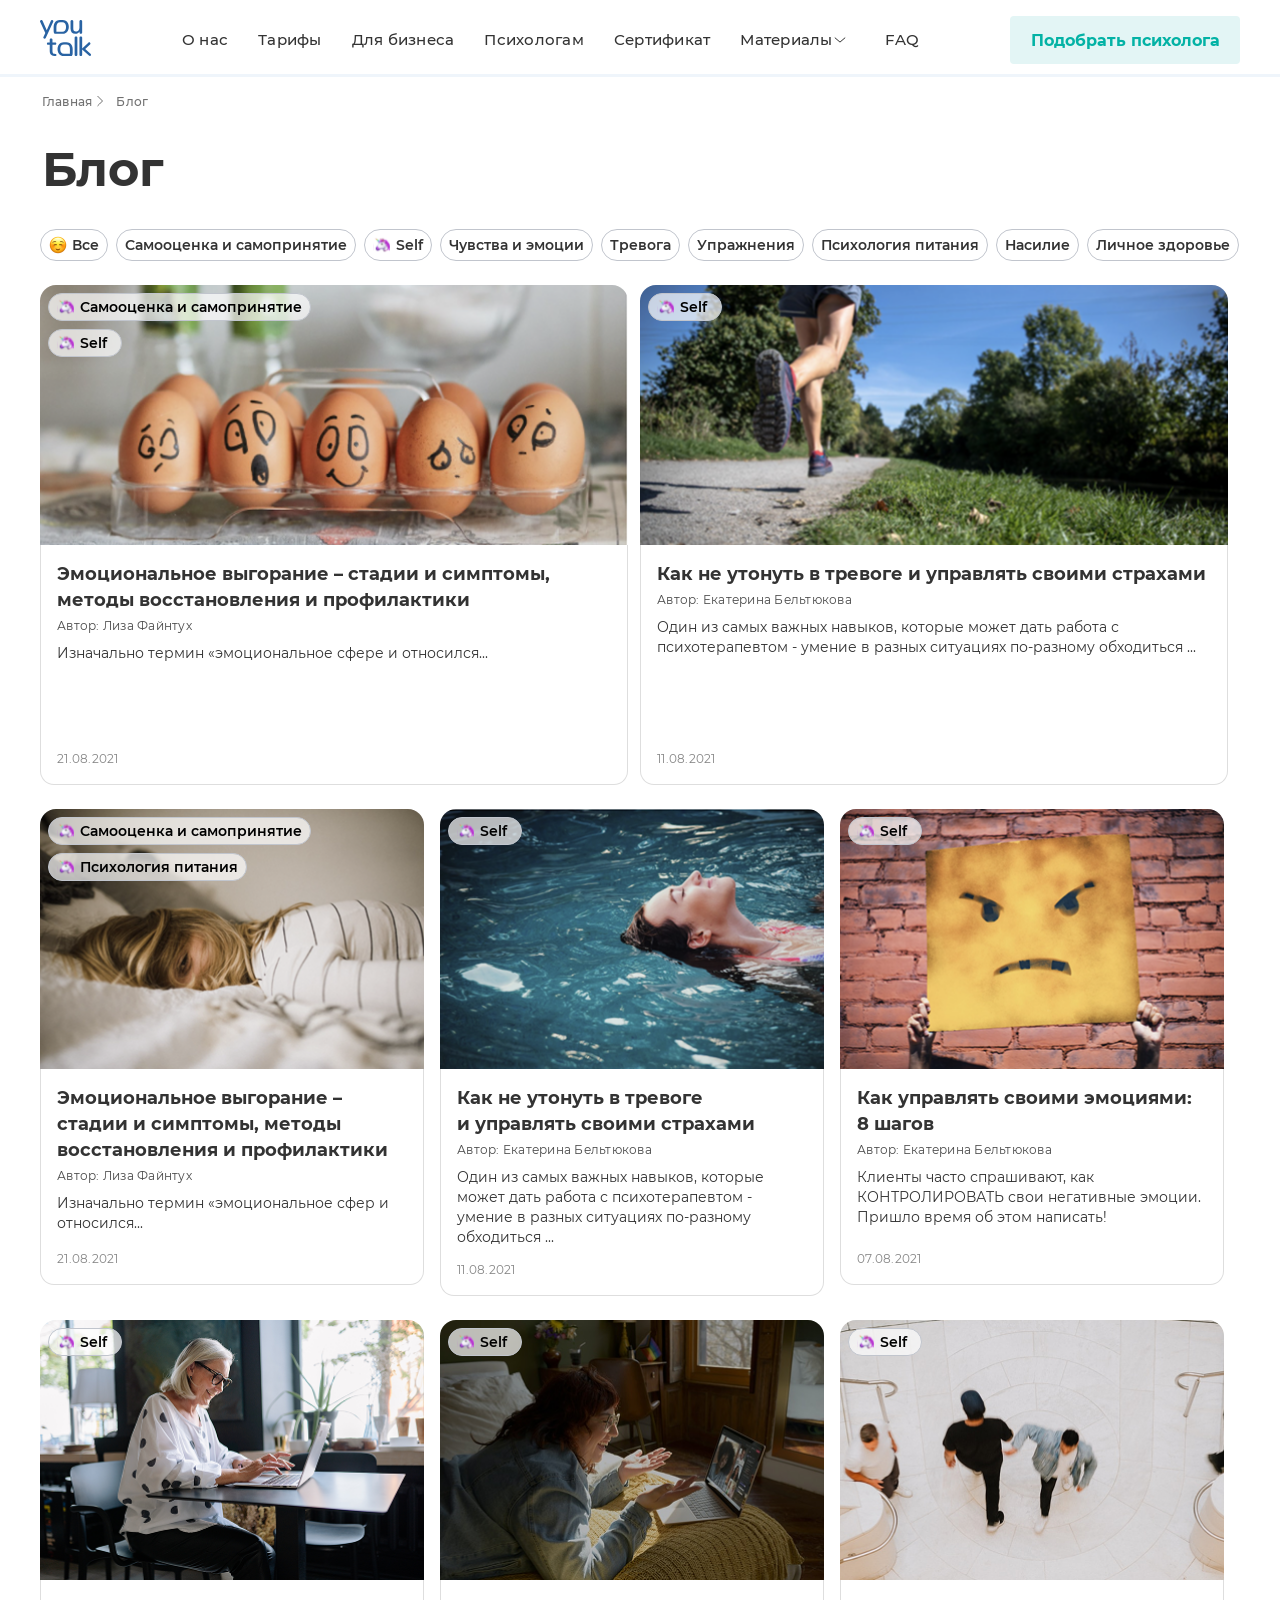
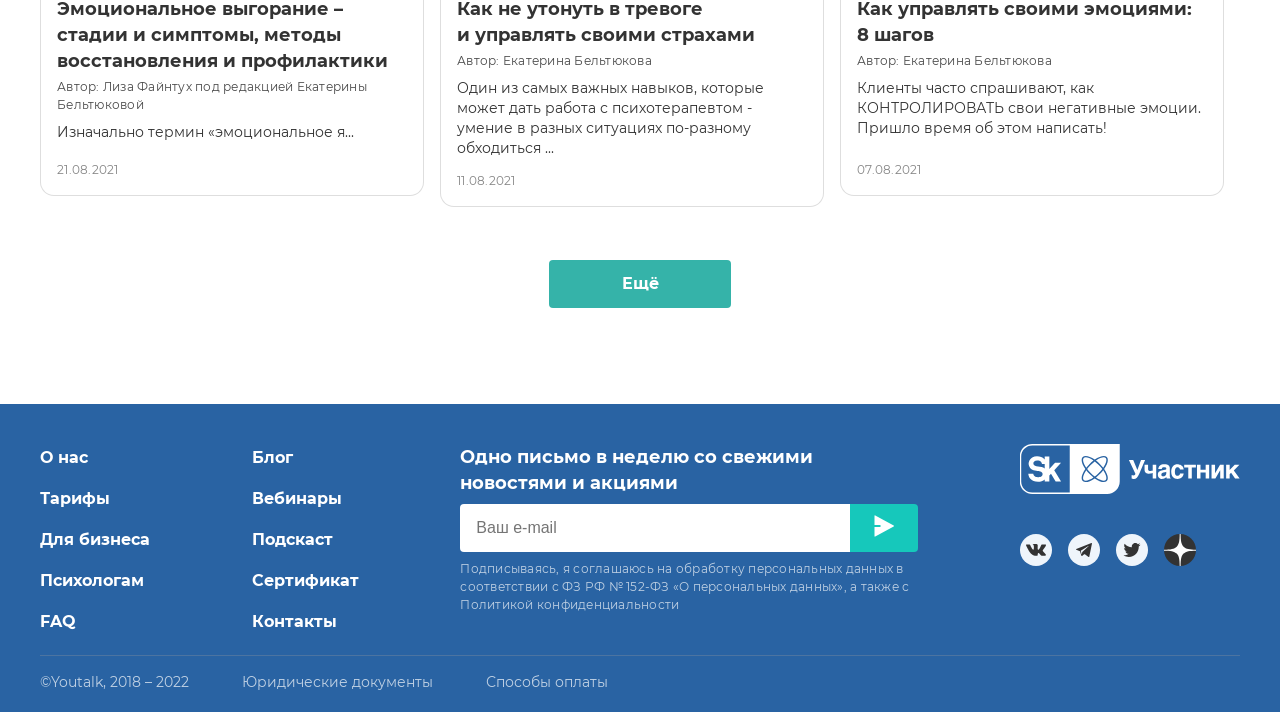
==== index.html @ 7ed698b4 "final" ====
<!DOCTYPE html>
<html lang="ru">
  <head>
    <meta charset="UTF-8" />
    <meta http-equiv="X-UA-Compatible" content="IE=edge" />
    <meta name="viewport" content="width=device-width, initial-scale=1.0" />
    <link rel="stylesheet" href="fonts/fonts.css">
    <link rel="stylesheet" href="styles/global.css">
    <link rel="stylesheet" href="styles/style.css">
    <title>You Talk - блог о психологии</title>
  </head>
  <body>
    <header>
      <div class="header-container content-container">
        <a href="#" class="header-logo">
        <img src="./images/logo.svg" alt="Логотип" class="header-logo__img">
      </a>
      <nav class="navigation__link-list">
        <ul class="link-list">
          <li class="link-list__item">
            <a href="#" class="link-list__link">О нас</a>
          </li>
          <li class="link-list__item">
            <a href="#" class="link-list__link">Тарифы</a>
          </li>
          <li class="link-list__item">
            <a href="#" class="link-list__link">Для бизнеса</a>
          </li>
          <li class="link-list__item">
            <a href="#" class="link-list__link">Психологам</a>
          </li>
          <li class="link-list__item">
            <a href="#" class="link-list__link">Сертификат</a>
          </li>
          <li class="link-list__item item-btn">
            <a href="#" class="link-list__link ">Материалы</a>
            <img src="./images/arrow-down.svg" alt="" class="link-list__arrow-down">
          </li>
          <li class="link-list__item">
            <a href="#" class="link-list__link">FAQ</a>
          </li>
        </ul>
      </nav>
      <button class="burger-btn" aria-label="Открыть">
        <img src="./images/burger-icon.svg" alt="" class="burger-icon">
      </button>
      <a href="" class="header-btn">Подобрать психолога</a>
      </div>
    </header>
    <section class="first-section content-container">
      <div class="first-section__nav-text">
        <p class="navigation-text main-text">Главная
          <img src="./images/Arrow-left.svg" alt="#" class="navigation-img-left">
        </p>
        <p class="navigation-text">Блог</p>
      </div>
      <h1 class="first-section__title">Блог</h1>
      <div class="first-section__btn-box">
        <button class="bnt-box__link">
          <img src="./images/smile.svg" alt="#" class="btn-box__smile"> Все
        </button>
        <button class="bnt-box__link">Самооценка и самопринятие</button>
        <button class="bnt-box__link active-btn">
          <img src="./images/unicorn.svg" alt="#" class="btn-box__smile"> Self
        </button>
        <button class="bnt-box__link">Чувства и эмоции</button>
        <button class="bnt-box__link">Тревога</button>
        <button class="bnt-box__link">Упражнения</button>
        <button class="bnt-box__link">Психология питания</button>
        <button class="bnt-box__link">Насилие</button>
        <button class="bnt-box__link">Личное здоровье</button>
      </div>
      <div class="first-section__cards-box">
        <div class="card first-card bigger-card">
          <div class="card-img1 card-img">
            <p class="card-tag">
              <img src="./images/unicorn.svg" alt="#" class="btn-box__smile">
              Самооценка и самопринятие
            </p>
            <p class="card-tag">
              <img src="./images/unicorn.svg" alt="#" class="btn-box__smile">
              Self
            </p>
          </div>
          <div class="card-description">
            <div class="top-text">
              <h2 class="card-title">Эмоциональное выгорание – стадии и симптомы, методы восстановления и профилактики</h2>
              <p class="card-author not-main-text">Автор: Лиза Файнтух</p>
              <p class="card-text">Изначально термин «эмоциональное сфере и относился...</p>
            </div>
            <p class="card-data not-main-text">21.08.2021</p>
          </div>
        </div>
        <div class="card second-card bigger-card">
          <div class="card-img2 card-img">
            <p class="card-tag">
              <img src="./images/unicorn.svg" alt="#" class="btn-box__smile">
              Self
            </p>
          </div>
          <div class="card-description">
            <div class="top-text">
              <h2 class="card-title">Как не утонуть в тревоге и управлять своими страхами</h2>
              <p class="card-author not-main-text">Автор: Екатерина Бельтюкова</p>
              <p class="card-text">Один из самых важных навыков, которые может дать работа с психотерапевтом - умение в разных ситуациях по-разному обходиться ...</p>
            </div>
            <p class="card-data not-main-text">11.08.2021</p>
          </div>
        </div>
        <div class="card third-card smaller-card">
          <div class="card-img3 card-img small-card-img">
            <p class="card-tag">
              <img src="./images/unicorn.svg" alt="#" class="btn-box__smile">
              Самооценка и самопринятие
            </p>
            <p class="card-tag">
              <img src="./images/unicorn.svg" alt="#" class="btn-box__smile">
              Психология питания
            </p>
          </div>
          <div class="card-description small-card">
            <div class="top-text">
              <h2 class="card-title small-card-title">Эмоциональноe выгорание – стадии и симптомы, методы восстановления и профилактики</h2>
              <p class="card-author not-main-text">Автор: Лиза Файнтух</p>
              <p class="card-text small-card-text">Изначально термин «эмоциональное сфер и относился...</p>
            </div>
            <p class="card-data not-main-text">21.08.2021</p>
          </div>
        </div>
        <div class="card fourth-card smaller-card">
          <div class="card-img4 small-card-img card-img">
            <p class="card-tag">
              <img src="./images/unicorn.svg" alt="#" class="btn-box__smile">
              Self
            </p>
          </div>
          <div class="card-description small-card">
            <div class="top-text">
              <h2 class="card-title small-card-title">Как не утонуть в тревоге<br> и управлять своими страхами</h2>
              <p class="card-author not-main-text">Автор: Екатерина Бельтюкова</p>
              <p class="card-text small-card-text">Один из самых важных навыков, которые может дать работа с психотерапевтом - умение в разных ситуациях по-разному обходиться ...</p>
            </div>
            <p class="card-data not-main-text">11.08.2021</p>
          </div>
        </div>
        <div class="card fifth-card smaller-card">
          <div class="card-img5 small-card-img card-img">
            <p class="card-tag">
              <img src="./images/unicorn.svg" alt="#" class="btn-box__smile">
              Self
            </p>
          </div>
          <div class="card-description small-card">
            <div class="top-text">
              <h2 class="card-title small-card-title">Как управлять своими эмоциями: <br>8 шагов</h2>
              <p class="card-author not-main-text">Автор: Екатерина Бельтюкова</p>
              <p class="card-text small-card-text">Клиенты часто спрашивают, как <span class="card-text__upper">контролировать</span> свои негативные эмоции. Пришло время об этом написать!</p>
            </div>
            <p class="card-data not-main-text">07.08.2021</p>
          </div>
        </div>
        <div class="card sixth-card smaller-card">
          <div class="card-img6 small-card-img card-img">
            <p class="card-tag">
              <img src="./images/unicorn.svg" alt="#" class="btn-box__smile">
              Self
            </p>
          </div>
          <div class="card-description small-card">
            <div class="top-text">
              <h2 class="card-title small-card-title">Эмоциональное выгорание – стадии и симптомы, методы восстановления и профилактики</h2>
              <p class="card-author not-main-text">Автор: Лиза Файнтух под редакцией  Екатерины Бельтюковой</p>
              <p class="card-text small-card-text">Изначально термин «эмоциональное я...</p>
            </div>
            <p class="card-data not-main-text">21.08.2021</p>
          </div>
        </div>
        <div class="card seventh-card smaller-card">
          <div class="card-img7 small-card-img card-img">
            <p class="card-tag">
              <img src="./images/unicorn.svg" alt="#" class="btn-box__smile">
              Self
            </p>
          </div>
          <div class="card-description small-card">
            <div class="top-text">
              <h2 class="card-title small-card-title">Как не утонуть в тревоге <br>и управлять своими страхами</h2>
              <p class="card-author not-main-text">Автор: Екатерина Бельтюкова</p>
              <p class="card-text small-card-text">Один из самых важных навыков, которые может дать работа с психотерапевтом - умение в разных ситуациях по-разному обходиться ...</p>
            </div>
            <p class="card-data not-main-text">11.08.2021</p>
          </div>
        </div>
        <div class="card eightht-card smaller-card">
          <div class="card-img8 small-card-img card-img">
            <p class="card-tag">
              <img src="./images/unicorn.svg" alt="#" class="btn-box__smile">
              Self
            </p>
          </div>
          <div class="card-description small-card">
            <div class="top-text">
              <h2 class="card-title small-card-title">Как управлять своими эмоциями: <br>8 шагов</h2>
              <p class="card-author not-main-text">Автор: Екатерина Бельтюкова</p>
              <p class="card-text small-card-text">Клиенты часто спрашивают, как <span class="card-text__upper">контролировать</span> свои негативные эмоции. Пришло время об этом написать!</p>
            </div>
            <p class="card-data not-main-text">07.08.2021</p>
          </div>
        </div>
      </div>
      <button class="first-section__btn">Ещё</button>
    </section>
    <footer class="footer">
      <div class="footer__content-container content-container">
        <div class="link-list-box left-link-list-box">
          <ul class="footer-link-list">
            <li class="link-list__item footer-link">
              <a href="#" class="footer__link">О нас</a>
            </li>
            <li class="link-list__item footer-link">
              <a href="#" class="footer__link">Тарифы</a>
            </li>
            <li class="link-list__item footer-link">
              <a href="#" class="footer__link">Для бизнеса</a>
            </li>
            <li class="link-list__item footer-link">
              <a href="#" class="footer__link">Психологам</a>
            </li>
            <li class="link-list__item footer-link">
              <a href="#" class="footer__link">FAQ</a>
            </li>
          </ul>
        </div>
        <div class="link-list-box last-link-list-box">
          <ul class="footer-link-list">
            <li class="link-list__item footer-link">
              <a href="#" class="footer__link">Блог</a>
            </li>
            <li class="link-list__item footer-link">
              <a href="#" class="footer__link">Вебинары</a>
            </li>
            <li class="link-list__item footer-link">
              <a href="#" class="footer__link">Подскаст</a>
            </li>
            <li class="link-list__item footer-link">
              <a href="#" class="footer__link">Сертификат</a>
            </li>
            <li class="link-list__item footer-link">
              <a href="#" class="footer__link">Контакты</a>
            </li>
          </ul>
        </div>
        <div class="mail-box">
          <h3 class="footer-title">Одно письмо в неделю со свежими новостями и акциями</h3>
          <form class="email-form">
            <div class="form-group">
              <input type="email" id="email" name="email" placeholder="Ваш e-mail" required>
              <button class="footer-submit-btn" type="submit">
                <img src="./images/footer-btn.svg" alt="">
              </button>
            </div>
          </form>
          <p class="footer-text">Подписываясь, я соглашаюсь на обработку персональных данных в соответствии с ФЗ РФ № 152-ФЗ «О персональных данных», а также с Политикой конфиденциальности</p>
          </div>
        <div class="about-us">
          <div class="about-us__logo-box">
            <img src="./images/footer-logo.svg" alt="Логотип" class="logo-box__img">
            <img src="./images/logo-box__text.svg" alt="" class="logo-box__text">
          </div>
          <div class="about-us__social-medias">
            <img src="./images/logo-vk.svg" alt="Логотип ВКонтакте" class="social-medias__logo">
            <img src="./images/logo-tg.svg" alt="Логотип Телеграм" class="social-medias__logo">
            <img src="./images/logo-twitter.svg" alt="Логотип Твиттер" class="social-medias__logo">
            <img src="./images/logo-yandex.svg" alt="Логотип Яндекс" class="social-medias__logo">
          </div>
        </div>
      </div>
      <div class="bottom-box content-container">
          <a href="#" class="bottom-box__text">©Youtalk, 2018 – 2022</a>
          <a href="#" class="bottom-box__text">Юридические документы</a>
          <a href="#" class="bottom-box__text">Способы оплаты</a>
        </div>
    </footer>
  </body>
</html>
---- fonts/fonts.css ----
@font-face {
  font-family: "Montserrat";
  src:
    url(./Montserrat-Regular.ttf) format('truetype');
  font-weight: 400;
  font-display: swap;
}

@font-face {
  font-family: "Montserrat";
  src:
    url(./Montserrat-Medium.ttf) format('truetype');
  font-weight: 500;
  font-display: swap;
}

@font-face {
  font-family: "Montserrat";
  src:
    url(./Montserrat-SemiBold.ttf) format('truetype');
  font-weight: 600;
  font-display: swap;
}

@font-face {
  font-family: "Montserrat";
  src:
    url(./Montserrat-Bold.ttf) format('truetype');
  font-weight: 700;
  font-display: swap;
}

@font-face {
  font-family: "Montserrat";
  src:
    url(./Montserrat-Black.ttf) format('truetype');
  font-weight: 800;
  font-display: swap;
}
---- styles/global.css ----
*,
*::before,
*::after {
  box-sizing: border-box;
}


h1,
h2,
h3,
h4,
h5,
h6,
p,
ul,
ol,
li,
blockquote {
  margin: 0;
  padding: 0;
}

a {
  color: inherit;
}

img {
  width: 100%;
}

button {
  font: inherit;
}
---- styles/style.css ----
body {
  font-family: "Montserrat", Arial, Helvetica, sans-serif;
  font-size: 18px;
  color: black;
  margin: 0;
  
}

.burger-btn {
  display: none;
}
.content-container {
  max-width: 1200px;
  margin: 0 auto;
}

header {
  border-bottom: 3px solid #EFF5FB;
}

.header-container {
  width: 100%;
  margin-top: 8px;
  display: flex;
  flex-direction: row;
  align-items: center;
  justify-content: space-between;
  padding: 8px 0px 10px;
  color: black;
}

.header-logo__img {
  max-height: 36px;
}

/* .navigation__link-list {
  margin-right: 150px;
  margin-left: px;
} */

.link-list {
  /* display: grid;
  grid-template-columns: repeat(7, auto);
  column-gap: 30px; */
  display: flex;
  flex-direction: row;
  align-items: center;
  gap: 30px;
  white-space: nowrap;
  flex-wrap: wrap;
}

.link-list__arrow-down {
  max-width: 14px;
}

.link-list__item {
  display: flex;
  text-align: start;
  list-style-type: none;
}

.link-list__link {
  font-size: 15px;
  font-weight: 500;
  color: #333333;
  text-decoration: none;
  line-height: 114%;
  letter-spacing: 0.25px;
}

.item-btn {
  display: flex;
  flex-direction: row;
  align-items: center;
}

.item-btn {
  margin-right: 8px;
}

.header-btn {
  min-width: 230px;
  height: 48px;
  background-color: #E3F5F5;
  color: #03B2A5;
  text-decoration: none;
  display: flex;
  align-items: center;
  justify-content: center;
  font-size: 16px;
  font-weight: 700;
  border-radius: 4px;
}

.first-section {
  margin-bottom: 96px;
}
.first-section__nav-text {
  display: flex;
  flex-direction: row;
  align-items: center;
  justify-content: center;
  max-width: 110px;
  margin-bottom: 32px;
}

.navigation-text {
  color: rgba(51, 51, 51, 0.7);
  font-size: 12px;
  font-weight: 500;
  padding-top: 16px;
  letter-spacing: 0.25px;
}

.main-text {
  display: flex;
  flex-direction: row;
  align-items: center;
  justify-content: flex-end;
  margin-right: 8px;
}

.navigation-img-left {
  width: 16px;
  height: 16px;
  width: 16px;
}

.first-section__title {
  font-size: 48px;
  line-height: 56px;
  color: #333333;
  font-weight: 700;
  padding-left: 2px;
  margin-bottom: 32px;
}

.first-section__btn-box {
  display: flex;
  flex-direction: row;
  align-items: center;
  gap: 8px;
  margin-bottom: 24px;
  white-space: nowrap; 
  flex-wrap: wrap
}

.bnt-box__link {
  display: inline-flex;
  flex-direction: row;
  align-items: center;
  justify-content: center;
  min-width: min-content;
  height: 32px;
  font-size: 14px;
  color: #333333;
  line-height: 20px;
  font-weight: 600;
  border-radius: 24px;
  border: 1px solid #C1C5CD;
  background-color: white;
  padding: 0px 8px;
  cursor: pointer;
}

.btn-box__smile {
  width: 18px;
  height: 18px;
  margin-right: 5px;
}

.first-section__cards-box {
  width: 100%;
  display: grid;
  grid-template-columns: repeat(6, 1fr);
  grid-template-areas: 
  "first-card first-card first-card second-card second-card second-card"
  "third-card third-card fourth-card fourth-card fifth-card fifth-card"
  "sixth-card sixth-card seventh-card seventh-card eightht-card eightht-card";
  row-gap: 20px;
  margin-bottom: 49px;
}

.first-card {grid-area: first-card;}
.second-card {grid-area: second-card;}
.third-card {grid-area: third-card;}
.fourth-card {grid-area: fourth-card;}
.fifth-card {grid-area: fifth-card;}
.sixth-card {grid-area: sixth-card;}
.seventh-card {grid-area: seventh-card;}
.eightht-card {grid-area: eightht-card;}

.card {
  border-radius: 16px;
}

.bigger-card {
  max-width: 588px;
}

.smaller-card {
  max-width: 384px;
}
.card-img {
  background-position: bottom;
  background-repeat: no-repeat;
  background-size: cover;
  min-height: 260px;
  border-top-left-radius: 16px;
  border-top-right-radius: 16px;
  padding-left: 8px;
  padding-top: 8px;
}
.card-img1 {
  background-image: url(../images/card1.png);
}
.card-img2 {
  background-image: url(../images/card2.png);
}
.card-img3 {
  background-image: url(../images/card3.png);
}
.card-img4 {
  background-image: url(../images/card4.png);
}
.card-img5 {
  background-image: url(../images/card5.png);
}
.card-img6 {
  background-image: url(../images/card6.png);
}
.card-img7 {
  background-image: url(../images/card7.png);
}
.card-img8 {
  background-image: url(../images/card8.png);
}

.card-tag {
  display: flex;
  font-display: row;
  align-items: center;
  background-color: rgba(255, 255, 255, 0.7);
  border: 1px solid #C1C5CD;
  border-radius: 24px;
  color: black;
  font-size: 14px;
  font-weight: 600;
  min-width: 74px;
  padding: 4px 8px;
  width: fit-content;
  margin-bottom: 8px;
}

.card-title {
  color: #333333;
  font-size: 18px;
  font-weight: 700;
  line-height: 26px;
  margin-bottom: 4px;
}

.card-description {
  padding: 16px 16px 0px;
  margin-bottom: 4px;
  border-bottom: 1px solid #DEDEDE;
  border-left: 1px solid #DEDEDE;
  border-right: 1px solid #DEDEDE;
  border-bottom-left-radius: 14px;
  border-bottom-right-radius: 14px;
  background-color: #fff;
  display: flex;
  flex-direction: column;
  justify-content: space-between;
  min-height: 240px;
}

.small-card {
  min-height: 216px;
}

.not-main-text {
  font-size: 12px;
  letter-spacing: 0.25px;
  line-height: 18px;
  font-weight: 400;         
}

.card-author {
  color: #494949;
  margin-bottom: 8px;
}

.card-text {
  font-size: 14px;
  color: #333333;
  line-height: 20px;
  font-weight: 400;
  margin-bottom: 14px;
  cursor: pointer;
}

.card-text__upper {
  text-transform: uppercase;
}

.card-data {
  color: #868686;
  margin-bottom: 16px;
}

.first-section__btn {
  display: block;
  place-items: center;
  margin: 0 auto;
  color: white;
  font-size: 16px;
  line-height: 24px;
  font-weight: 700;
  background-color: #35B3A9;
  width: 182px;
  height: 48px;
  border-radius: 4px;
  text-align: center;
  border: none;
  cursor: pointer;
}

.footer {
  background-color: #2963A3;
  width: 100%;
  margin: 0 auto;
  display: flex;
  flex-direction: column;
}

.footer__content-container {
  width: 100%;
  padding-top: 40px;
  margin-bottom: 6px;
  display: flex;
  flex-direction: row;
  justify-content: space-between;
  
}

.link-list-box {
  max-width: 112px;
}

.footer-link-list {
  display: flex;
  flex-direction: column;
  align-items: flex-start;
}

.footer__link {
  color: white;
  text-decoration: none;
  font-size: 16px;
  font-weight: 700;
}

.footer-link {
  margin-bottom: 18px;
  padding-top: 4px;
}

.mail-box {
  max-width: 458px;
}

.footer-title {
  max-width: 365px;
  font-size: 18px;
  text-align: left;
  font-weight: 700;
  line-height: 26px;
  color: white;
  margin-bottom: 8px;
}

.email-form {
  max-width: 100%;
  margin-bottom: 8px;
}

.form-group {
  display: flex;
  height: 48px;
  border-radius: 4px;
}

input[type="email"] {
  flex: 1;
  padding: 0 16px;
  border: none;
  border-right: none;
  border-radius: 4px 0 0 4px;
  font-size: 16px;
  cursor: pointer;
}

.footer-submit-btn {
  background: #16C8BB;
  color: white;
  border: none;
  padding: 0 24px;
  border-top-right-radius: 4px;
  border-bottom-right-radius: 4px;
  cursor: pointer;
  font-size: 16px;
  transition: background 0.3s;
}

.footer-text {
  font-size: 12px;
  line-height: 18px;
  letter-spacing: 0.25px;
  color: rgba(255, 255, 255, 0.7);
}

.about-us {
  display: flex;
  flex-direction: column;
}

.about-us__logo-box {
  display: flex;
  flex-direction: row;
  justify-content: start;
  align-items: center;
  margin-bottom: 40px;
}

.logo-box__img {
  max-width: 100px;
  min-height: 50px;
  margin-right: 8px;
}

.logo-box__text {
  max-width: 112px;
}
.about-us__social-medias {
  display: flex;
  flex-direction: row;
  align-items: center;
}

.social-medias__logo {
  max-width: 32px;
  max-height: 32px;
  margin-right: 16px;
  cursor: pointer;
}

.bottom-box {
  width: 100%;
  padding-top: 14px;
  margin-bottom: 20px;
  border-top: 1px solid rgba(157, 157, 157, 0.3);
}

.bottom-box__text {
  margin-right: 48px;
  text-decoration: none;
  color: rgba(255, 255, 255, 0.7);
  font-size: 14px;
  line-height: 20px;
}

@media (max-width: 1024px){
  .content-container {
    max-width: 960px;
  }
  .link-list {
    gap: 10px;
  }
  .first-section__nav-text {
    margin-bottom: 43px;
  }
  .first-section__cards-box {
    row-gap: 19px;
    margin-bottom: 25px;
  }
  .small-card-img {
    height: 206px;
  }
  .bigger-card {
    max-width: 468px;
  }
  .smaller-card {
    max-width: 304px;
  }
  br {
    display: none;
  }
  .small-card {
    min-height: 253px;
  }
  .small-card-title {
    width: 272px;
  }
  .small-card-text {
    width: 272px;
  }
  .first-section__btn {
    margin-bottom: 60px;
  }
  .footer-link {
    padding-left: 4px;
    margin-bottom: 16px;
  }
  .footer__link {
    min-width: 111px;
  }
  .mail-box {
    max-width: 450px;
  }
  .about-us {
    padding-left: 10px;
  }
}

@media (max-width: 991px) {
  header {
    padding-top: 17px;
  }
  .content-container {
    max-width: 728px;
    margin: 0 auto;
    padding-left: 15px;
    padding-right: 15px;
  }
  .header-btn {
    display: none;
  }
  .navigation__link-list {
    display: none;
  }
  .burger-btn {
    display: block;
    border: none;
    background-color: white;
  }
  .burger-icon {
    width: 18px;
    height: 18px;
    cursor: pointer;
  }
  .first-section__btn-box {
    max-width: 653px;
  }
  .first-section__nav-text {
    margin-bottom: 40px;
  }
  .first-section__cards-box {
    display: grid;
    grid-template-columns: repeat(2, auto);
    grid-template-areas: 
    "first-card first-card"
    "second-card second-card"
    "third-card fourth-card"
    "fifth-card sixth-card"
    "seventh-card eightht-card";
    row-gap: 18px;
    margin-bottom: 28px;
  }
  .bigger-card {
    max-width: 100%;
  }
  .smaller-card {
    justify-self: center;
    max-width: 352px;
  }
  .card-img {
    min-height: 404px;
  }
  .card-description {
    min-height: 196px;
  }
  .small-card {
    min-height: 241px;
  }
  .small-card-img {
    min-height: 206px;
  }
  .small-card-title {
    min-width: 320px;
  }
  .small-card-text {
    min-width: 320px;
  }
  .first-section__btn {
    margin-bottom: 54px;
  }
  .footer__content-container {
    padding-top: 34px;
    align-items: start;
    margin-bottom: 24px;
    flex-wrap: wrap;
    justify-content: start;
  }
  .footer-link {
    padding-left: 0px;
    margin-bottom: 18px;
  }
  .mail-box {
    max-width: 450px;
  }
  .email-form {
    max-width: 384px;
  }
  .about-us {
    padding-left: 0px;
  }
  .bottom-box {
    padding-bottom: 24px;
  }
}

@media (max-width: 728px) {
  body {
    overflow-x: hidden;
    overflow-y: auto;
  }
  header {
    padding-top: 10px;
  }
  .content-container {
    max-width: 100%;
  }
  .first-section__nav-text {
    margin-bottom: 34px;
  }
  .first-section__title {
    font-size: 32px;
    line-height: 40px;
    margin-bottom: 24px;
  }
  .first-section__btn-box {
    display: block;
    max-width: 100%;
    overflow-x: auto; 
    overflow-y: hidden; 
    white-space: nowrap;
    margin-bottom: 16px;
  }
  .bnt-box__link {
    display: inline-flex;
    align-items: center;
    justify-content: center;
    white-space: nowrap;
    vertical-align: middle;
  }
  .first-section__cards-box {
    grid-template-rows: repeat(4, auto);
    grid-template-areas: 
    "first-card first-card"
    "second-card second-card"
    "third-card third-card"
    "fourth-card fourth-card";
  }
  .card {
    max-width: 100%;
    max-height: 466px;
  }
  .smaller-card {
    justify-self: normal;
  }
  .small-card-title {
    min-width: 100%;
  }
  .small-card-text {
    min-width: 100%;
  }
  .card-img {
    align-self: flex-start;
    min-height: 206px;
    overflow: hidden;
  }
  .card-description {
    min-height: 260px;
  }
  .fifth-card {
    display: none;
  }
  .sixth-card {
    display: none;
  }
  .seventh-card {
    display: none;
  }
  .eightht-card {
    display: none;
  }
  .link-list-box {
    margin-right: 152px;
  }
  .last-link-list-box {
    margin-right: 0px;
  }
  .footer-link {
    margin-bottom: 16px;
  }
  .mail-box {
    max-width: 100%;
  }
  .email-form {
    margin-bottom: 12px;
  }
  .footer-text {
    margin-bottom: 32px;
  }
  .about-us__logo-box {
    margin-bottom: 20px;
  }
  .bottom-box {
    display: flex;
    flex-direction: column;
    gap: 24px;
    padding-bottom: 37px;
  }
}

@media (max-width: 320px) {
  .content-container {
    max-width: 288px;
    padding: 0px;
  }
  header {
    padding-top: 2px;
  }
  .header-logo__img {
    padding-right: 208px;
  }
  .first-section__nav-text {
    margin-bottom: 28px;
  }
  .first-section__title {
    font-size: 24px;
    line-height: 32px;
  }
  .first-section__btn-box {
    margin-bottom: 24px;
  }
  .card {
    max-width: 288px;
    margin-bottom: 16px;
  }
  .card-title {
    max-width: 256px;
  }
  .card-text {
    margin-bottom: 10px;
  }
  .card-data {
    font-size: 12px;
  }
  .first-section__btn{
    margin-bottom: 60px;
  }
  .link-list-box {
    margin-right: 65px;
    margin-bottom: 12px;
  }
  .last-link-list-box {
    margin-right: 0px;
  }
  .footer-text {
    margin-bottom: 8px;
  }
  .mail-box {
    margin-right: 0px;
  }
}
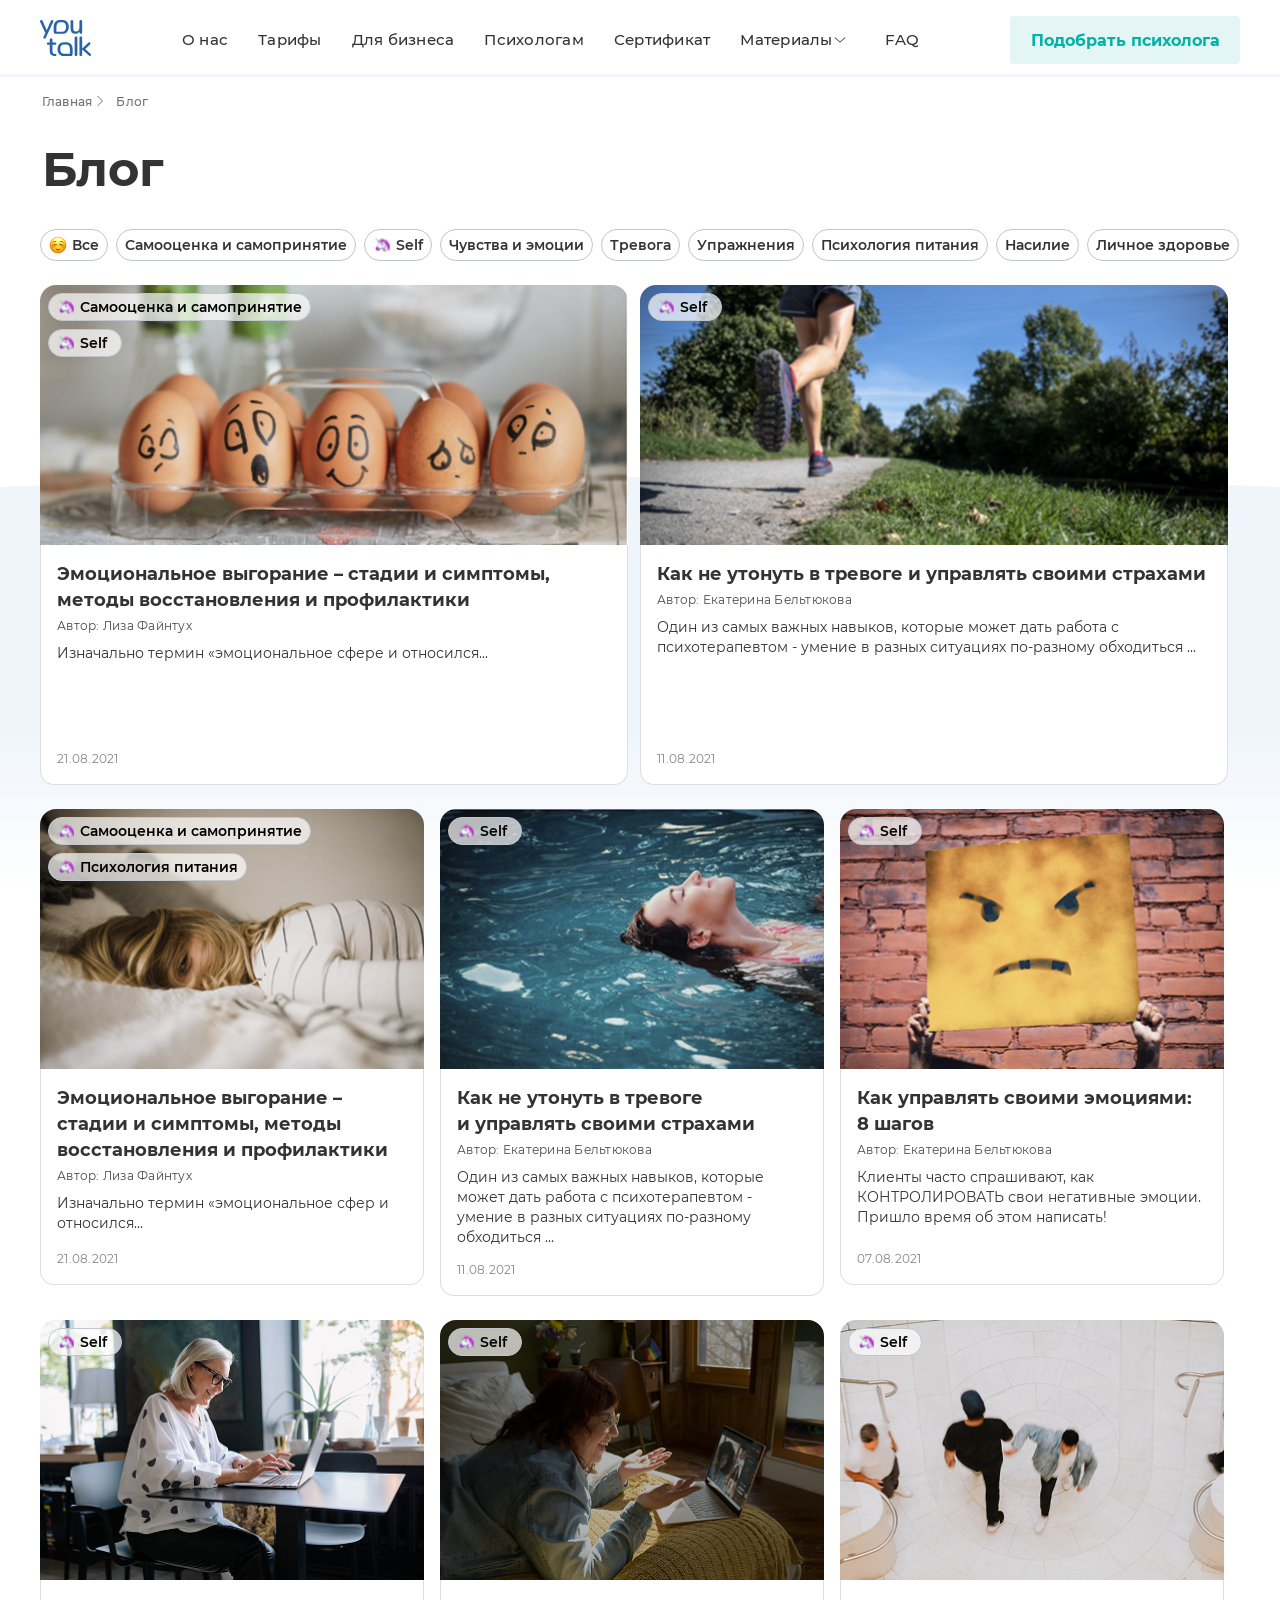
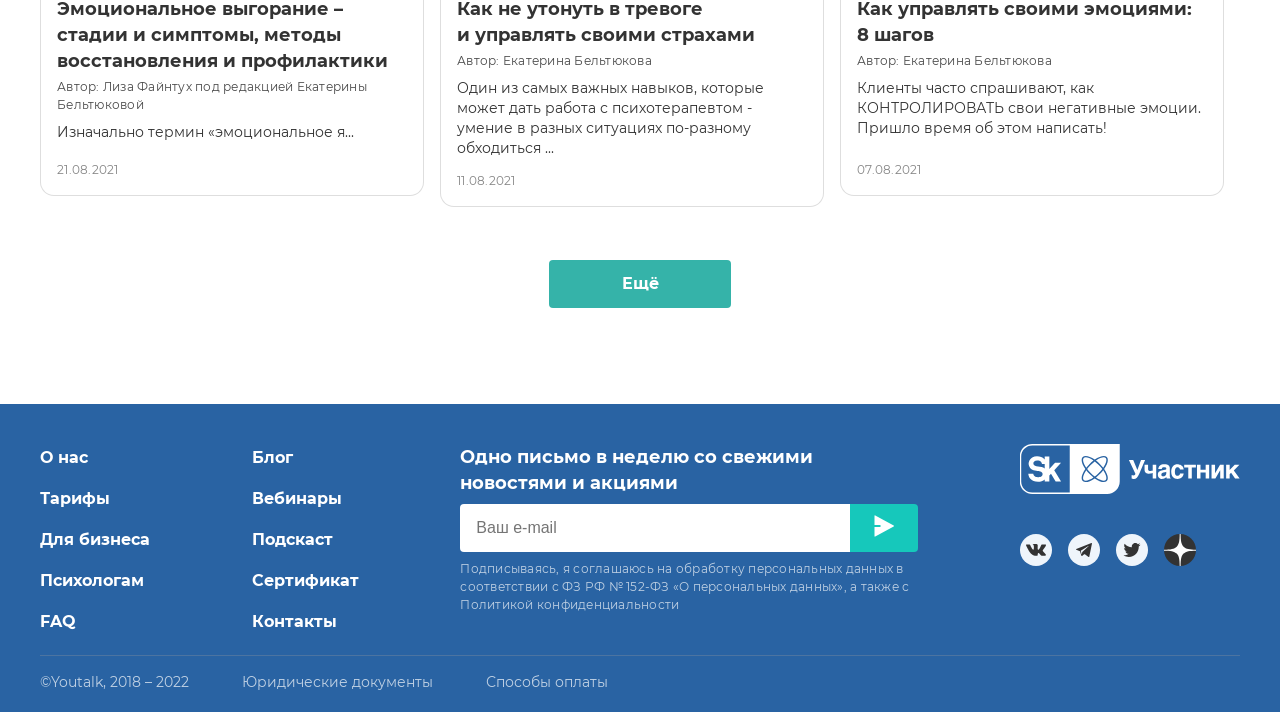
==== commit 4daa4e90: "2" ====
--- a/index.html
+++ b/index.html
@@ -47,168 +47,171 @@
       <a href="" class="header-btn">Подобрать психолога</a>
       </div>
     </header>
-    <section class="first-section content-container">
-      <div class="first-section__nav-text">
-        <p class="navigation-text main-text">Главная
-          <img src="./images/Arrow-left.svg" alt="#" class="navigation-img-left">
-        </p>
-        <p class="navigation-text">Блог</p>
-      </div>
-      <h1 class="first-section__title">Блог</h1>
-      <div class="first-section__btn-box">
-        <button class="bnt-box__link">
-          <img src="./images/smile.svg" alt="#" class="btn-box__smile"> Все
-        </button>
-        <button class="bnt-box__link">Самооценка и самопринятие</button>
-        <button class="bnt-box__link active-btn">
-          <img src="./images/unicorn.svg" alt="#" class="btn-box__smile"> Self
-        </button>
-        <button class="bnt-box__link">Чувства и эмоции</button>
-        <button class="bnt-box__link">Тревога</button>
-        <button class="bnt-box__link">Упражнения</button>
-        <button class="bnt-box__link">Психология питания</button>
-        <button class="bnt-box__link">Насилие</button>
-        <button class="bnt-box__link">Личное здоровье</button>
-      </div>
-      <div class="first-section__cards-box">
-        <div class="card first-card bigger-card">
-          <div class="card-img1 card-img">
-            <p class="card-tag">
-              <img src="./images/unicorn.svg" alt="#" class="btn-box__smile">
-              Самооценка и самопринятие
-            </p>
-            <p class="card-tag">
-              <img src="./images/unicorn.svg" alt="#" class="btn-box__smile">
-              Self
-            </p>
-          </div>
-          <div class="card-description">
-            <div class="top-text">
-              <h2 class="card-title">Эмоциональное выгорание – стадии и симптомы, методы восстановления и профилактики</h2>
-              <p class="card-author not-main-text">Автор: Лиза Файнтух</p>
-              <p class="card-text">Изначально термин «эмоциональное сфере и относился...</p>
-            </div>
-            <p class="card-data not-main-text">21.08.2021</p>
-          </div>
-        </div>
-        <div class="card second-card bigger-card">
-          <div class="card-img2 card-img">
-            <p class="card-tag">
-              <img src="./images/unicorn.svg" alt="#" class="btn-box__smile">
-              Self
-            </p>
-          </div>
-          <div class="card-description">
-            <div class="top-text">
-              <h2 class="card-title">Как не утонуть в тревоге и управлять своими страхами</h2>
-              <p class="card-author not-main-text">Автор: Екатерина Бельтюкова</p>
-              <p class="card-text">Один из самых важных навыков, которые может дать работа с психотерапевтом - умение в разных ситуациях по-разному обходиться ...</p>
-            </div>
-            <p class="card-data not-main-text">11.08.2021</p>
-          </div>
-        </div>
-        <div class="card third-card smaller-card">
-          <div class="card-img3 card-img small-card-img">
-            <p class="card-tag">
-              <img src="./images/unicorn.svg" alt="#" class="btn-box__smile">
-              Самооценка и самопринятие
-            </p>
-            <p class="card-tag">
-              <img src="./images/unicorn.svg" alt="#" class="btn-box__smile">
-              Психология питания
-            </p>
-          </div>
-          <div class="card-description small-card">
-            <div class="top-text">
-              <h2 class="card-title small-card-title">Эмоциональноe выгорание – стадии и симптомы, методы восстановления и профилактики</h2>
-              <p class="card-author not-main-text">Автор: Лиза Файнтух</p>
-              <p class="card-text small-card-text">Изначально термин «эмоциональное сфер и относился...</p>
-            </div>
-            <p class="card-data not-main-text">21.08.2021</p>
-          </div>
-        </div>
-        <div class="card fourth-card smaller-card">
-          <div class="card-img4 small-card-img card-img">
-            <p class="card-tag">
-              <img src="./images/unicorn.svg" alt="#" class="btn-box__smile">
-              Self
-            </p>
-          </div>
-          <div class="card-description small-card">
-            <div class="top-text">
-              <h2 class="card-title small-card-title">Как не утонуть в тревоге<br> и управлять своими страхами</h2>
-              <p class="card-author not-main-text">Автор: Екатерина Бельтюкова</p>
-              <p class="card-text small-card-text">Один из самых важных навыков, которые может дать работа с психотерапевтом - умение в разных ситуациях по-разному обходиться ...</p>
-            </div>
-            <p class="card-data not-main-text">11.08.2021</p>
-          </div>
-        </div>
-        <div class="card fifth-card smaller-card">
-          <div class="card-img5 small-card-img card-img">
-            <p class="card-tag">
-              <img src="./images/unicorn.svg" alt="#" class="btn-box__smile">
-              Self
-            </p>
-          </div>
-          <div class="card-description small-card">
-            <div class="top-text">
-              <h2 class="card-title small-card-title">Как управлять своими эмоциями: <br>8 шагов</h2>
-              <p class="card-author not-main-text">Автор: Екатерина Бельтюкова</p>
-              <p class="card-text small-card-text">Клиенты часто спрашивают, как <span class="card-text__upper">контролировать</span> свои негативные эмоции. Пришло время об этом написать!</p>
-            </div>
-            <p class="card-data not-main-text">07.08.2021</p>
-          </div>
-        </div>
-        <div class="card sixth-card smaller-card">
-          <div class="card-img6 small-card-img card-img">
-            <p class="card-tag">
-              <img src="./images/unicorn.svg" alt="#" class="btn-box__smile">
-              Self
-            </p>
-          </div>
-          <div class="card-description small-card">
-            <div class="top-text">
-              <h2 class="card-title small-card-title">Эмоциональное выгорание – стадии и симптомы, методы восстановления и профилактики</h2>
-              <p class="card-author not-main-text">Автор: Лиза Файнтух под редакцией  Екатерины Бельтюковой</p>
-              <p class="card-text small-card-text">Изначально термин «эмоциональное я...</p>
-            </div>
-            <p class="card-data not-main-text">21.08.2021</p>
-          </div>
-        </div>
-        <div class="card seventh-card smaller-card">
-          <div class="card-img7 small-card-img card-img">
-            <p class="card-tag">
-              <img src="./images/unicorn.svg" alt="#" class="btn-box__smile">
-              Self
-            </p>
-          </div>
-          <div class="card-description small-card">
-            <div class="top-text">
-              <h2 class="card-title small-card-title">Как не утонуть в тревоге <br>и управлять своими страхами</h2>
-              <p class="card-author not-main-text">Автор: Екатерина Бельтюкова</p>
-              <p class="card-text small-card-text">Один из самых важных навыков, которые может дать работа с психотерапевтом - умение в разных ситуациях по-разному обходиться ...</p>
-            </div>
-            <p class="card-data not-main-text">11.08.2021</p>
-          </div>
-        </div>
-        <div class="card eightht-card smaller-card">
-          <div class="card-img8 small-card-img card-img">
-            <p class="card-tag">
-              <img src="./images/unicorn.svg" alt="#" class="btn-box__smile">
-              Self
-            </p>
-          </div>
-          <div class="card-description small-card">
-            <div class="top-text">
-              <h2 class="card-title small-card-title">Как управлять своими эмоциями: <br>8 шагов</h2>
-              <p class="card-author not-main-text">Автор: Екатерина Бельтюкова</p>
-              <p class="card-text small-card-text">Клиенты часто спрашивают, как <span class="card-text__upper">контролировать</span> свои негативные эмоции. Пришло время об этом написать!</p>
-            </div>
-            <p class="card-data not-main-text">07.08.2021</p>
-          </div>
-        </div>
-      </div>
-      <button class="first-section__btn">Ещё</button>
+    <section class="first-section">
+      <div class="first-section_content content-container">
+        <div class="first-section__nav-text">
+          <p class="navigation-text main-text">Главная
+            <img src="./images/Arrow-left.svg" alt="#" class="navigation-img-left">
+          </p>
+          <p class="navigation-text">Блог</p>
+        </div>
+        <h1 class="first-section__title">Блог</h1>
+        <div class="first-section__btn-box">
+          <button class="bnt-box__link">
+            <img src="./images/smile.svg" alt="#" class="btn-box__smile"> Все
+          </button>
+          <button class="bnt-box__link">Самооценка и самопринятие</button>
+          <button class="bnt-box__link active-btn">
+            <img src="./images/unicorn.svg" alt="#" class="btn-box__smile"> Self
+          </button>
+          <button class="bnt-box__link">Чувства и эмоции</button>
+          <button class="bnt-box__link">Тревога</button>
+          <button class="bnt-box__link">Упражнения</button>
+          <button class="bnt-box__link">Психология питания</button>
+          <button class="bnt-box__link">Насилие</button>
+          <button class="bnt-box__link">Личное здоровье</button>
+        </div>
+        <div class="first-section__cards-box">
+          <div class="card first-card bigger-card">
+            <div class="card-img1 card-img">
+              <p class="card-tag">
+                <img src="./images/unicorn.svg" alt="#" class="btn-box__smile">
+                Самооценка и самопринятие
+              </p>
+              <p class="card-tag">
+                <img src="./images/unicorn.svg" alt="#" class="btn-box__smile">
+                Self
+              </p>
+            </div>
+            <div class="card-description">
+              <div class="top-text">
+                <h2 class="card-title">Эмоциональное выгорание – стадии и симптомы, методы восстановления и профилактики</h2>
+                <p class="card-author not-main-text">Автор: Лиза Файнтух</p>
+                <p class="card-text">Изначально термин «эмоциональное сфере и относился...</p>
+              </div>
+              <p class="card-data not-main-text">21.08.2021</p>
+            </div>
+          </div>
+          <div class="card second-card bigger-card">
+            <div class="card-img2 card-img">
+              <p class="card-tag">
+                <img src="./images/unicorn.svg" alt="#" class="btn-box__smile">
+                Self
+              </p>
+            </div>
+            <div class="card-description">
+              <div class="top-text">
+                <h2 class="card-title">Как не утонуть в тревоге и управлять своими страхами</h2>
+                <p class="card-author not-main-text">Автор: Екатерина Бельтюкова</p>
+                <p class="card-text">Один из самых важных навыков, которые может дать работа с психотерапевтом - умение в разных ситуациях по-разному обходиться ...</p>
+              </div>
+              <p class="card-data not-main-text">11.08.2021</p>
+            </div>
+          </div>
+          <div class="card third-card smaller-card">
+            <div class="card-img3 card-img small-card-img">
+              <p class="card-tag">
+                <img src="./images/unicorn.svg" alt="#" class="btn-box__smile">
+                Самооценка и самопринятие
+              </p>
+              <p class="card-tag">
+                <img src="./images/unicorn.svg" alt="#" class="btn-box__smile">
+                Психология питания
+              </p>
+            </div>
+            <div class="card-description small-card">
+              <div class="top-text">
+                <h2 class="card-title small-card-title">Эмоциональноe выгорание – стадии и симптомы, методы восстановления и профилактики</h2>
+                <p class="card-author not-main-text">Автор: Лиза Файнтух</p>
+                <p class="card-text small-card-text">Изначально термин «эмоциональное сфер и относился...</p>
+              </div>
+              <p class="card-data not-main-text">21.08.2021</p>
+            </div>
+          </div>
+          <div class="card fourth-card smaller-card">
+            <div class="card-img4 small-card-img card-img">
+               <p class="card-tag">
+                <img src="./images/unicorn.svg" alt="#" class="btn-box__smile">
+                Self
+              </p>
+            </div>
+            <div class="card-description small-card">
+              <div class="top-text">
+                <h2 class="card-title small-card-title">Как не утонуть в тревоге<br> и управлять своими страхами</h2>
+                <p class="card-author not-main-text">Автор: Екатерина Бельтюкова</p>
+                <p class="card-text small-card-text">Один из самых важных навыков, которые может дать работа с психотерапевтом - умение в разных ситуациях по-разному обходиться ...</p>
+              </div>
+              <p class="card-data not-main-text">11.08.2021</p>
+            </div>
+          </div>
+          <div class="card fifth-card smaller-card">
+            <div class="card-img5 small-card-img card-img">
+              <p class="card-tag">
+                <img src="./images/unicorn.svg" alt="#" class="btn-box__smile">
+                Self
+              </p>
+            </div>
+            <div class="card-description small-card">
+              <div class="top-text">
+                <h2 class="card-title small-card-title">Как управлять своими эмоциями: <br>8 шагов</h2>
+                <p class="card-author not-main-text">Автор: Екатерина Бельтюкова</p>
+                <p class="card-text small-card-text">Клиенты часто спрашивают, как <span class="card-text__upper">контролировать</span> свои негативные эмоции. Пришло время об этом написать!</p>
+              </div>
+              <p class="card-data not-main-text">07.08.2021</p>
+            </div>
+          </div>
+          <div class="card sixth-card smaller-card">
+            <div class="card-img6 small-card-img card-img">
+              <p class="card-tag">
+                <img src="./images/unicorn.svg" alt="#" class="btn-box__smile">
+                Self
+              </p>
+            </div>
+            <div class="card-description small-card">
+              <div class="top-text">
+                <h2 class="card-title small-card-title">Эмоциональное выгорание – стадии и симптомы, методы восстановления и профилактики</h2>
+                <p class="card-author not-main-text">Автор: Лиза Файнтух под редакцией  Екатерины Бельтюковой</p>
+                <p class="card-text small-card-text">Изначально термин «эмоциональное я...</p>
+              </div>
+              <p class="card-data not-main-text">21.08.2021</p>
+            </div>
+          </div>
+           <div class="card seventh-card smaller-card">
+            <div class="card-img7 small-card-img card-img">
+              <p class="card-tag">
+                <img src="./images/unicorn.svg" alt="#" class="btn-box__smile">
+                Self
+              </p>
+            </div>
+            <div class="card-description small-card">
+              <div class="top-text">
+                <h2 class="card-title small-card-title">Как не утонуть в тревоге <br>и управлять своими страхами</h2>
+                <p class="card-author not-main-text">Автор: Екатерина Бельтюкова</p>
+                <p class="card-text small-card-text">Один из самых важных навыков, которые может дать работа с психотерапевтом - умение в разных ситуациях по-разному обходиться ...</p>
+              </div>
+              <p class="card-data not-main-text">11.08.2021</p>
+            </div>
+          </div>
+          <div class="card eightht-card smaller-card">
+            <div class="card-img8 small-card-img card-img">
+              <p class="card-tag">
+                <img src="./images/unicorn.svg" alt="#" class="btn-box__smile">
+                Self
+              </p>
+            </div>
+            <div class="card-description small-card">
+              <div class="top-text">
+                <h2 class="card-title small-card-title">Как управлять своими эмоциями: <br>8 шагов</h2>
+                <p class="card-author not-main-text">Автор: Екатерина Бельтюкова</p>
+                <p class="card-text small-card-text">Клиенты часто спрашивают, как <span class="card-text__upper">контролировать</span> свои негативные эмоции. Пришло время об этом написать!</p>
+              </div>
+              <p class="card-data not-main-text">07.08.2021</p>
+            </div>
+          </div>
+        </div> <!-- закрывает cards-box -->
+        <button class="first-section__btn">Ещё</button>
+      </div> <!-- закрывает content-container -->
+      <img src="./images/bgc_first-section.svg" class="first-section__bgc">
     </section>
     <footer class="footer">
       <div class="footer__content-container content-container">
--- a/styles/style.css
+++ b/styles/style.css
@@ -33,15 +33,7 @@
   max-height: 36px;
 }
 
-/* .navigation__link-list {
-  margin-right: 150px;
-  margin-left: px;
-} */
-
 .link-list {
-  /* display: grid;
-  grid-template-columns: repeat(7, auto);
-  column-gap: 30px; */
   display: flex;
   flex-direction: row;
   align-items: center;
@@ -95,7 +87,9 @@
 
 .first-section {
   margin-bottom: 96px;
-}
+  position: relative;
+}
+
 .first-section__nav-text {
   display: flex;
   flex-direction: row;
@@ -327,6 +321,12 @@
   cursor: pointer;
 }
 
+.first-section__bgc {
+  position: absolute;
+  z-index: -1;
+  top: 400px;
+  width: 100%;
+}
 .footer {
   background-color: #2963A3;
   width: 100%;
@@ -508,6 +508,9 @@
   }
   .first-section__btn {
     margin-bottom: 60px;
+  }
+  .first-section__bgc {
+    display: none;
   }
   .footer-link {
     padding-left: 4px;
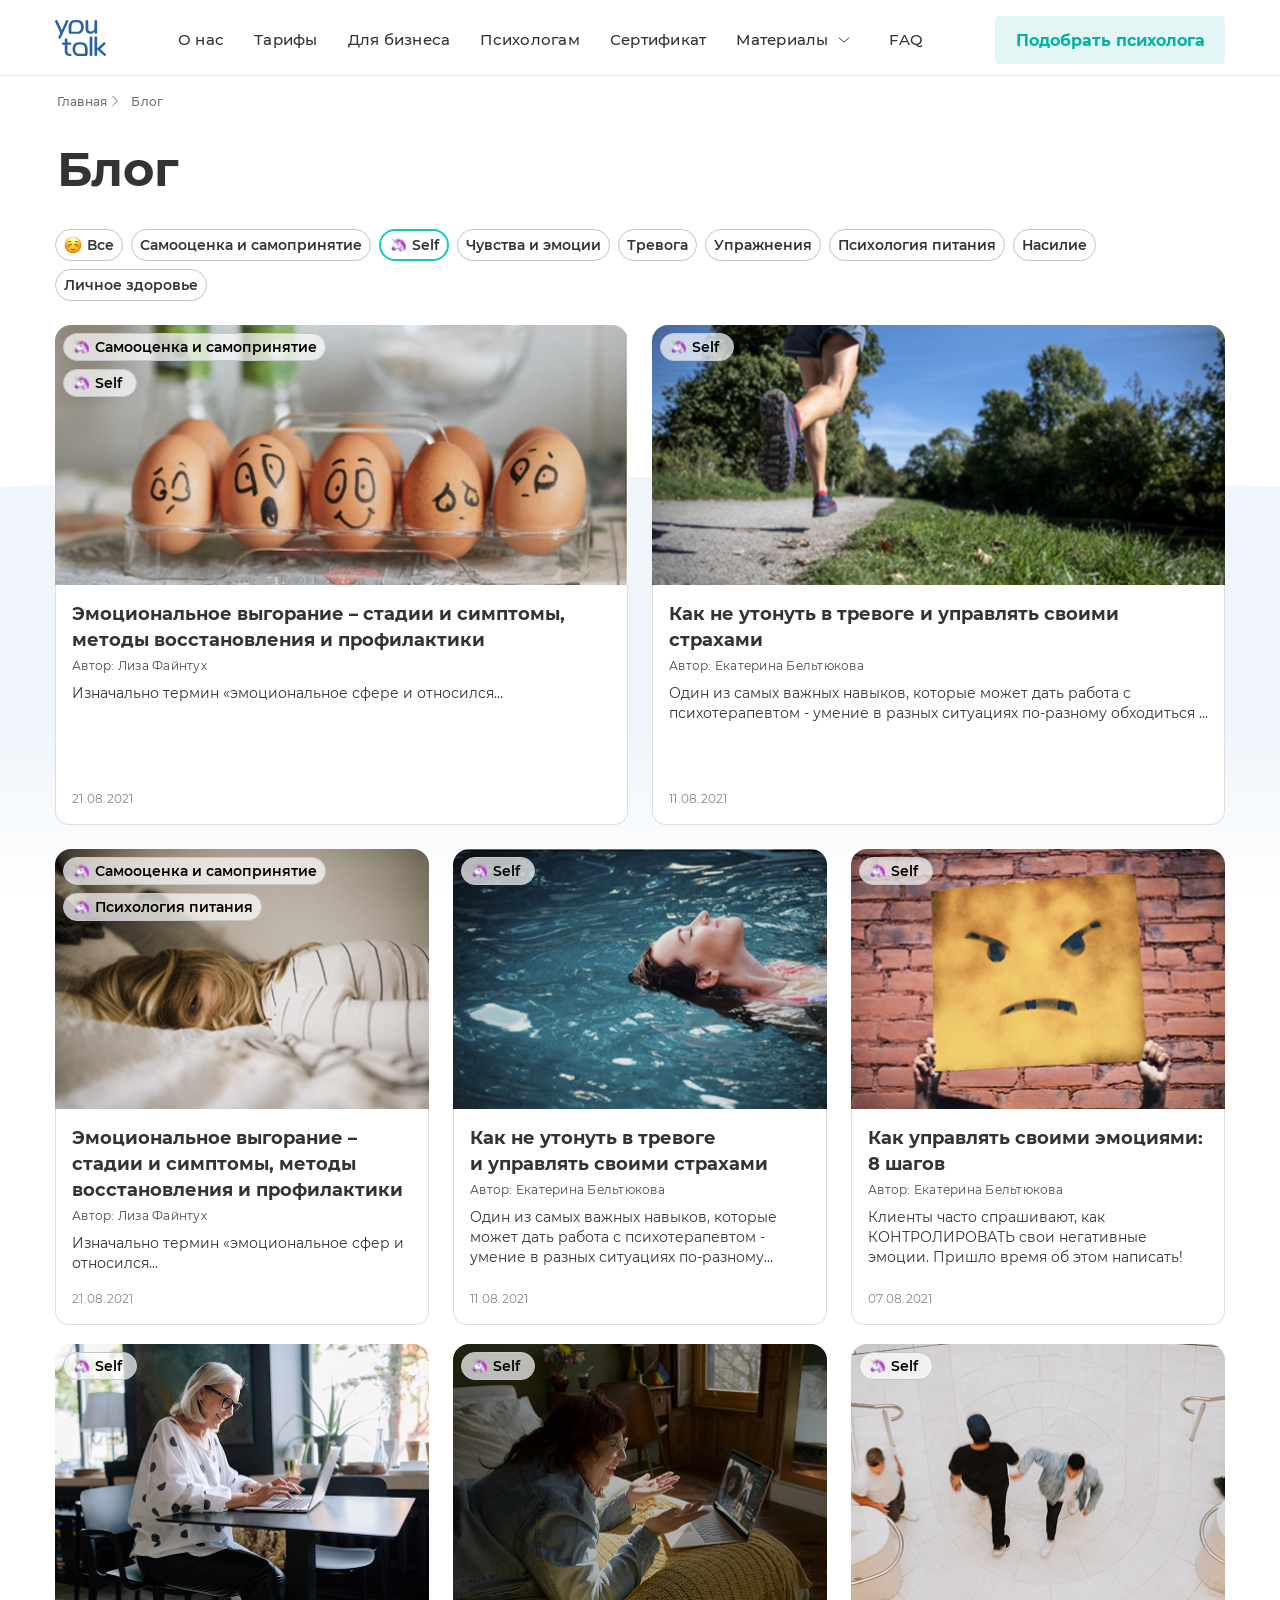
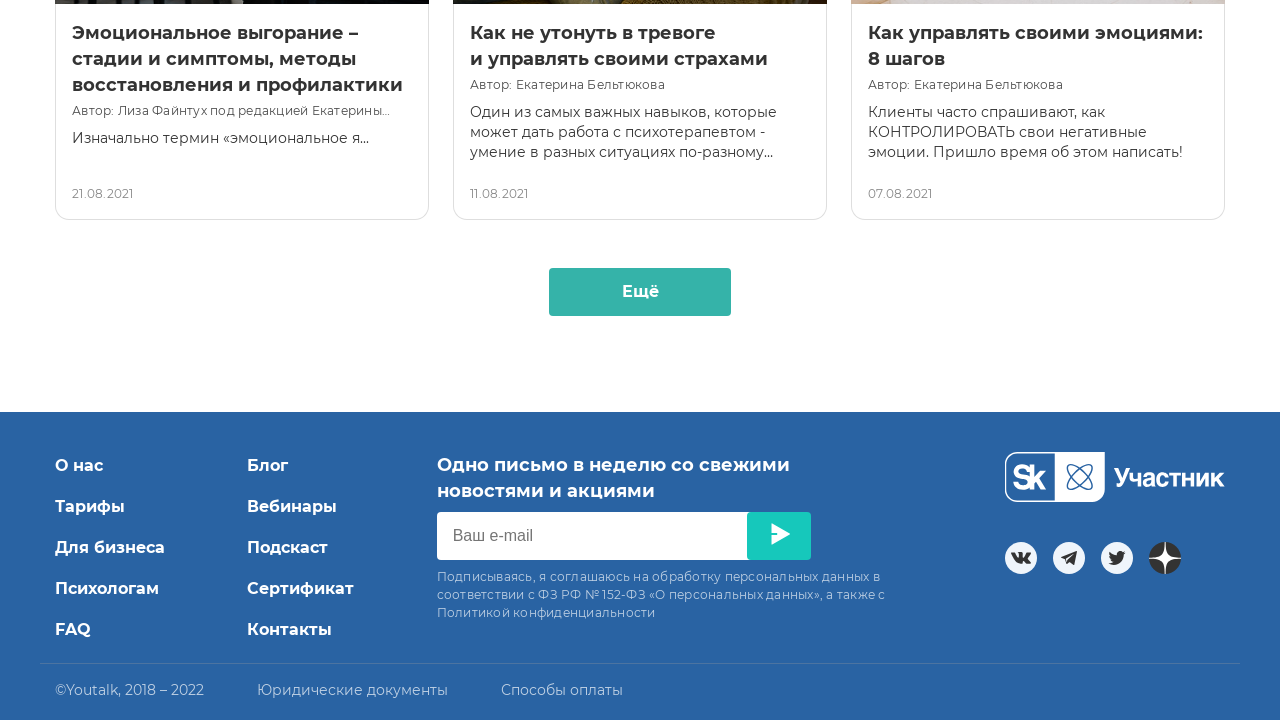
==== commit dc6ee3db: "5" ====
--- a/index.html
+++ b/index.html
@@ -83,7 +83,7 @@
                 Self
               </p>
             </div>
-            <div class="card-description">
+            <div class="card-description big-card-description">
               <div class="top-text">
                 <h2 class="card-title">Эмоциональное выгорание – стадии и симптомы, методы восстановления и профилактики</h2>
                 <p class="card-author not-main-text">Автор: Лиза Файнтух</p>
@@ -99,7 +99,7 @@
                 Self
               </p>
             </div>
-            <div class="card-description">
+            <div class="card-description big-card-description">
               <div class="top-text">
                 <h2 class="card-title">Как не утонуть в тревоге и управлять своими страхами</h2>
                 <p class="card-author not-main-text">Автор: Екатерина Бельтюкова</p>
@@ -259,7 +259,7 @@
             <div class="form-group">
               <input type="email" id="email" name="email" placeholder="Ваш e-mail" required>
               <button class="footer-submit-btn" type="submit">
-                <img src="./images/footer-btn.svg" alt="">
+                <img class="input-img" src="./images/footer-btn.svg" alt="">
               </button>
             </div>
           </form>
--- a/styles/style.css
+++ b/styles/style.css
@@ -12,6 +12,8 @@
 .content-container {
   max-width: 1200px;
   margin: 0 auto;
+  padding-right: 15px;
+  padding-left: 15px;
 }
 
 header {
@@ -19,13 +21,12 @@
 }
 
 .header-container {
-  width: 100%;
   margin-top: 8px;
   display: flex;
   flex-direction: row;
   align-items: center;
   justify-content: space-between;
-  padding: 8px 0px 10px;
+  padding: 8px 15px 10px;
   color: black;
 }
 
@@ -44,6 +45,7 @@
 
 .link-list__arrow-down {
   max-width: 14px;
+  margin-left: 8px;
 }
 
 .link-list__item {
@@ -158,6 +160,14 @@
   cursor: pointer;
 }
 
+.bnt-box__link:active {
+  border: 2px solid #16C8BB;
+}
+
+.active-btn {
+  border: 2px solid #16C8BB;
+}
+
 .btn-box__smile {
   width: 18px;
   height: 18px;
@@ -173,6 +183,7 @@
   "third-card third-card fourth-card fourth-card fifth-card fifth-card"
   "sixth-card sixth-card seventh-card seventh-card eightht-card eightht-card";
   row-gap: 20px;
+  column-gap: 24px;
   margin-bottom: 49px;
 }
 
@@ -195,6 +206,7 @@
 
 .smaller-card {
   max-width: 384px;
+  height: 475px;
 }
 .card-img {
   background-position: bottom;
@@ -267,11 +279,30 @@
   display: flex;
   flex-direction: column;
   justify-content: space-between;
-  min-height: 240px;
-}
-
+  max-height: 240px;
+}
+
+.big-card-description {
+  height: 240px;
+}
 .small-card {
   min-height: 216px;
+}
+
+.small-card-title {
+    display: -webkit-box;
+    -webkit-line-clamp: 3;   /* Количество строк до обрезания */
+    -webkit-box-orient: vertical;
+    overflow: hidden;
+    text-overflow: ellipsis;
+  }
+
+.small-card-text {
+  display: -webkit-box;
+  -webkit-line-clamp: 3;   /* Количество строк до обрезания */
+  -webkit-box-orient: vertical;
+  overflow: hidden;
+  text-overflow: ellipsis;
 }
 
 .not-main-text {
@@ -284,14 +315,17 @@
 .card-author {
   color: #494949;
   margin-bottom: 8px;
+  display: -webkit-box;
+  -webkit-line-clamp: 1;   /* Количество строк до обрезания */
+  -webkit-box-orient: vertical;
+  overflow: hidden;
+  text-overflow: ellipsis;
 }
 
 .card-text {
   font-size: 14px;
   color: #333333;
   line-height: 20px;
-  font-weight: 400;
-  margin-bottom: 14px;
   cursor: pointer;
 }
 
@@ -368,7 +402,7 @@
 }
 
 .mail-box {
-  max-width: 458px;
+  max-width: 486px;
 }
 
 .footer-title {
@@ -387,7 +421,9 @@
 }
 
 .form-group {
-  display: flex;
+  position: relative;
+  display: flex;
+  width: 344px;
   height: 48px;
   border-radius: 4px;
 }
@@ -403,12 +439,15 @@
 }
 
 .footer-submit-btn {
+  position: absolute;
+  right: -30px;
+  width: 64px;
+  height: 48px;
   background: #16C8BB;
   color: white;
   border: none;
   padding: 0 24px;
-  border-top-right-radius: 4px;
-  border-bottom-right-radius: 4px;
+  border-radius: 4px;
   cursor: pointer;
   font-size: 16px;
   transition: background 0.3s;
@@ -438,6 +477,11 @@
   max-width: 100px;
   min-height: 50px;
   margin-right: 8px;
+}
+
+.input-img {
+  width: 19.46px;
+  height: 21.31px;
 }
 
 .logo-box__text {
@@ -472,6 +516,9 @@
 }
 
 @media (max-width: 1024px){
+  *, *::before, *::after {
+    box-sizing:content-box;
+  } 
   .content-container {
     max-width: 960px;
   }
@@ -481,24 +528,41 @@
   .first-section__nav-text {
     margin-bottom: 43px;
   }
+  .link-list__arrow-down {
+    margin-left: 4px;
+  }
+  .first-section__title { 
+    margin-bottom: 28px;
+  }
+  .first-section__btn-box {
+    margin-bottom: 20px;
+  }
   .first-section__cards-box {
     row-gap: 19px;
-    margin-bottom: 25px;
+    margin-bottom: 45px;
+  }
+  .card-img {
+    min-height: 250px;
   }
   .small-card-img {
-    height: 206px;
+    min-height: 206px;
+  }
+  .big-card-description {
+    min-height: 220px;
   }
   .bigger-card {
     max-width: 468px;
+    min-height: 499px;
   }
   .smaller-card {
     max-width: 304px;
+    max-height: 458px;
   }
   br {
     display: none;
   }
   .small-card {
-    min-height: 253px;
+    max-height: 253px;
   }
   .small-card-title {
     width: 272px;
@@ -507,7 +571,8 @@
     width: 272px;
   }
   .first-section__btn {
-    margin-bottom: 60px;
+    margin: 0 auto;
+    margin-bottom: 30px;
   }
   .first-section__bgc {
     display: none;
@@ -525,14 +590,26 @@
   .about-us {
     padding-left: 10px;
   }
+  .footer-text {
+    max-width: 450px;
+  }
+  .form-group {
+    width: 384px;
+  }
 }
 
 @media (max-width: 991px) {
+  *, *::before, *::after {
+    box-sizing: border-box;
+  } 
+  body {
+    margin: 0 auto;
+  }
   header {
     padding-top: 17px;
   }
   .content-container {
-    max-width: 728px;
+    max-width: 100%;
     margin: 0 auto;
     padding-left: 15px;
     padding-right: 15px;
@@ -560,6 +637,7 @@
     margin-bottom: 40px;
   }
   .first-section__cards-box {
+    max-width: 100%;
     display: grid;
     grid-template-columns: repeat(2, auto);
     grid-template-areas: 
@@ -568,27 +646,28 @@
     "third-card fourth-card"
     "fifth-card sixth-card"
     "seventh-card eightht-card";
+    column-gap: 8px;
     row-gap: 18px;
     margin-bottom: 28px;
   }
   .bigger-card {
+    max-width: 900px;
+  }
+  .smaller-card {
     max-width: 100%;
-  }
-  .smaller-card {
+    min-width: 300px;
     justify-self: center;
-    max-width: 352px;
-  }
-  .card-img {
-    min-height: 404px;
-  }
+  }
+
   .card-description {
     min-height: 196px;
   }
   .small-card {
     min-height: 241px;
-  }
-  .small-card-img {
-    min-height: 206px;
+    max-width: 500px;
+  }
+  .smaller-card {
+    max-width: 352px;
   }
   .small-card-title {
     min-width: 320px;
@@ -610,9 +689,6 @@
     padding-left: 0px;
     margin-bottom: 18px;
   }
-  .mail-box {
-    max-width: 450px;
-  }
   .email-form {
     max-width: 384px;
   }
@@ -621,6 +697,27 @@
   }
   .bottom-box {
     padding-bottom: 24px;
+  }
+}
+@media (max-width: 768px) {
+  .first-section {
+    margin-bottom: 52px;
+  }
+  .link-list-box {
+    margin-right: 30px;
+    margin-bottom: 8px;
+  }
+  .top-text {
+    min-width: 331px;
+  }
+  .last-link-list-box {
+    margin-right: 20px;
+  }
+  .first-section__btn {
+    margin-bottom: 0px;
+  }
+  .first-section__cards-box {
+    column-gap: 24px;
   }
 }
 
@@ -670,6 +767,9 @@
     max-width: 100%;
     max-height: 466px;
   }
+  .small-card {
+    max-width: 100%;
+  }
   .smaller-card {
     justify-self: normal;
   }
@@ -700,22 +800,20 @@
     display: none;
   }
   .link-list-box {
-    margin-right: 152px;
-  }
-  .last-link-list-box {
-    margin-right: 0px;
+    margin-right: 10px;
   }
   .footer-link {
     margin-bottom: 16px;
   }
   .mail-box {
-    max-width: 100%;
+    max-width: 400px;
   }
   .email-form {
     margin-bottom: 12px;
   }
   .footer-text {
     margin-bottom: 32px;
+    max-width: 468px;
   }
   .about-us__logo-box {
     margin-bottom: 20px;
@@ -728,6 +826,29 @@
   }
 }
 
+@media (max-width: 414px) {
+  .left-link-list-box {
+    margin-right: 150px;
+  }
+  .footer-submit-btn {
+    right: -2px;
+  }
+  .card {
+    width: 100%;
+  }
+  .mail-box {
+    max-width: 100%
+  }
+  .form-group {
+    width: 100%;
+  }
+  .card-description {
+    max-width: 100%;
+  }
+  .card-img {
+    max-width: 100%;
+  }
+}
 @media (max-width: 320px) {
   .content-container {
     max-width: 288px;
@@ -736,6 +857,10 @@
   header {
     padding-top: 2px;
   }
+  .header-container {
+    padding-top: 20px;
+    padding-bottom: 10px;
+  }
   .header-logo__img {
     padding-right: 208px;
   }
@@ -750,14 +875,27 @@
     margin-bottom: 24px;
   }
   .card {
+    align-self: center;
     max-width: 288px;
-    margin-bottom: 16px;
+    min-height: 499px;
+  }
+  .smaller-card {
+    min-width: 0px;
   }
   .card-title {
     max-width: 256px;
   }
+  .top-text {
+    max-width: 256px;
+    min-width: 0px;
+  }
   .card-text {
+    max-width: 256px;
     margin-bottom: 10px;
+  }
+  .small-card-title {
+    min-width: 0px;
+    max-width: 256px;
   }
   .card-data {
     font-size: 12px;
@@ -765,8 +903,11 @@
   .first-section__btn{
     margin-bottom: 60px;
   }
+  .footer__content-container {
+    margin-top: 10px;
+  }
   .link-list-box {
-    margin-right: 65px;
+    margin-right: 51px;
     margin-bottom: 12px;
   }
   .last-link-list-box {
@@ -778,4 +919,22 @@
   .mail-box {
     margin-right: 0px;
   }
+  .footer-submit-btn {
+    display: none;
+  }
+  .mail-box {
+    max-width: 288px;
+  }
+  .form-group {
+    width: 100%
+  }
+  input[type="email"] {
+    border-radius: 4px;
+  }
+  .bottom-box__text:first-of-type {
+    margin-top: 20px;
+  }
+  .card-description {
+    min-height: 274px;
+  }
 }
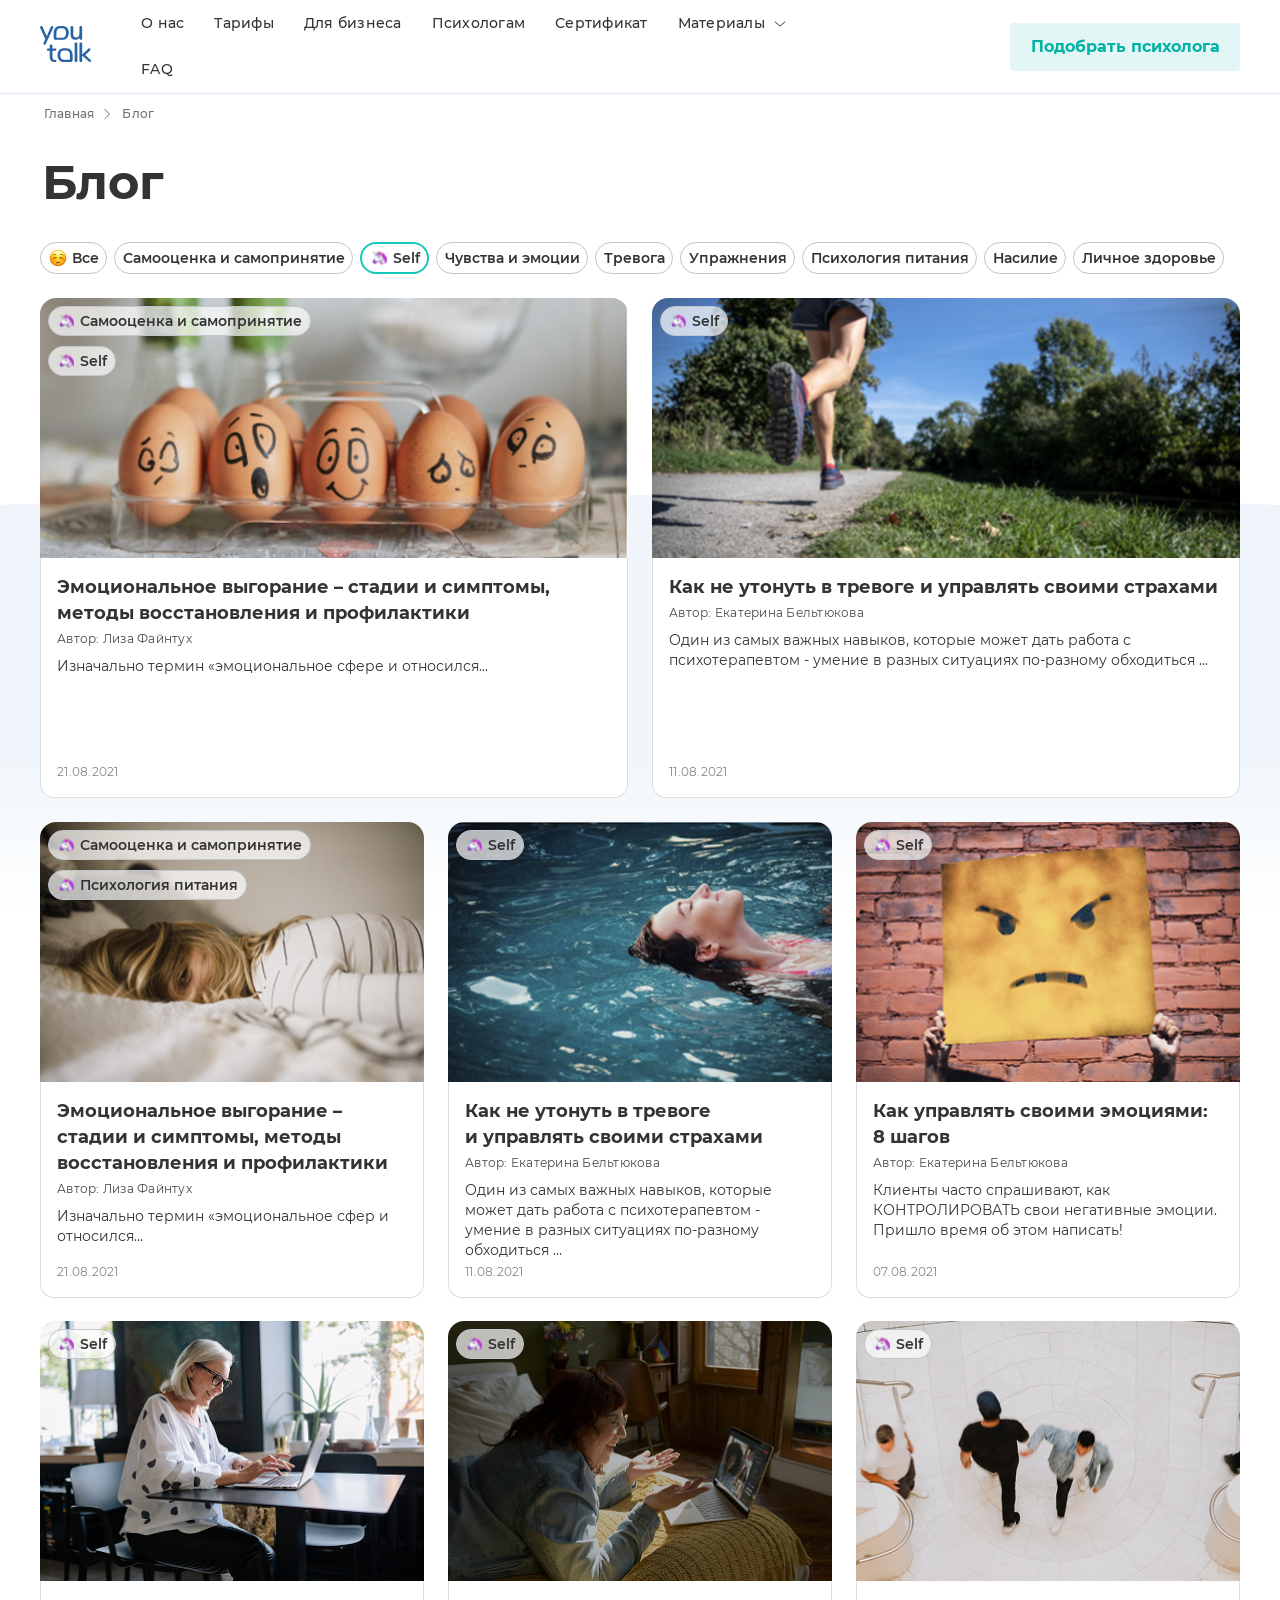
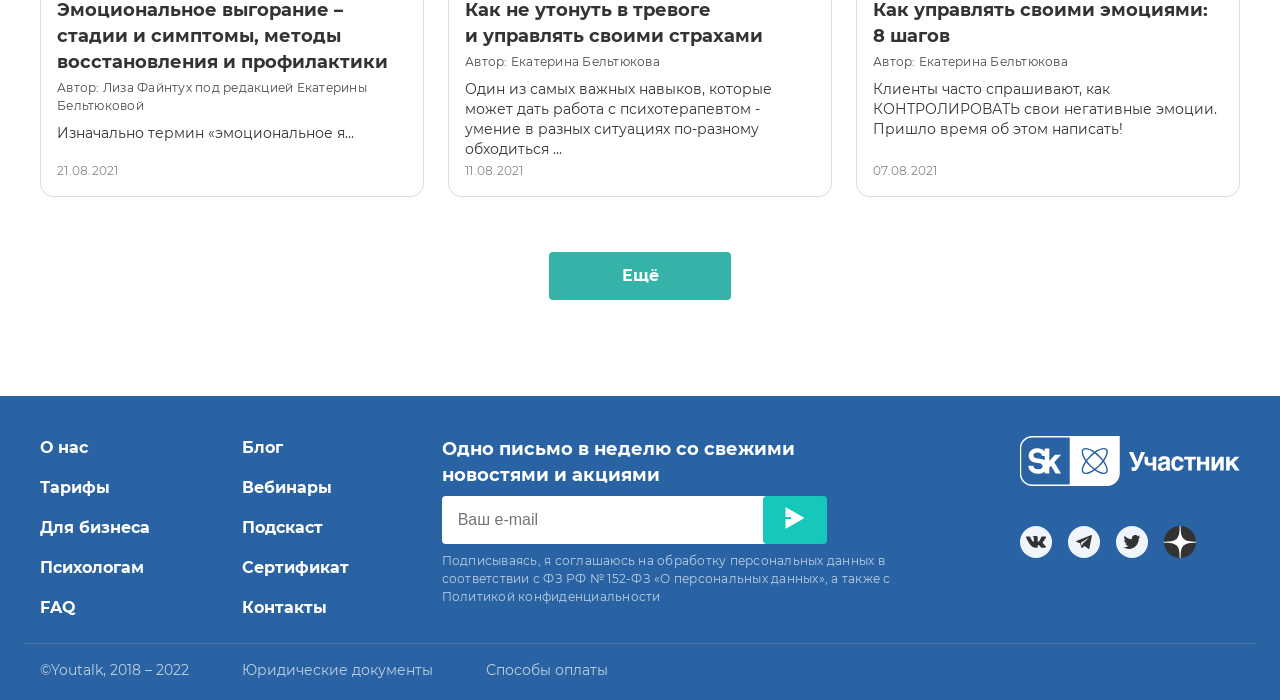
==== commit 76e07b45: "6" ====
--- a/index.html
+++ b/index.html
@@ -50,9 +50,7 @@
     <section class="first-section">
       <div class="first-section_content content-container">
         <div class="first-section__nav-text">
-          <p class="navigation-text main-text">Главная
-            <img src="./images/Arrow-left.svg" alt="#" class="navigation-img-left">
-          </p>
+          <p class="navigation-text main-text">Главная</p>
           <p class="navigation-text">Блог</p>
         </div>
         <h1 class="first-section__title">Блог</h1>
@@ -72,7 +70,8 @@
           <button class="bnt-box__link">Личное здоровье</button>
         </div>
         <div class="first-section__cards-box">
-          <div class="card first-card bigger-card">
+          <div class="cards-box__big-cards">
+            <div class="card first-card bigger-card">
             <div class="card-img1 card-img">
               <p class="card-tag">
                 <img src="./images/unicorn.svg" alt="#" class="btn-box__smile">
@@ -108,7 +107,9 @@
               <p class="card-data not-main-text">11.08.2021</p>
             </div>
           </div>
-          <div class="card third-card smaller-card">
+          </div>
+          <div class="cards-box__small-cards">
+            <div class="card third-card smaller-card">
             <div class="card-img3 card-img small-card-img">
               <p class="card-tag">
                 <img src="./images/unicorn.svg" alt="#" class="btn-box__smile">
@@ -207,6 +208,7 @@
               </div>
               <p class="card-data not-main-text">07.08.2021</p>
             </div>
+          </div>
           </div>
         </div> <!-- закрывает cards-box -->
         <button class="first-section__btn">Ещё</button>
--- a/styles/global.css
+++ b/styles/global.css
@@ -24,10 +24,6 @@
   color: inherit;
 }
 
-img {
-  width: 100%;
-}
-
 button {
   font: inherit;
 }
--- a/styles/style.css
+++ b/styles/style.css
@@ -1,16 +1,19 @@
+:root {
+  --text-color: #333333;
+}
+
 body {
   font-family: "Montserrat", Arial, Helvetica, sans-serif;
   font-size: 18px;
-  color: black;
-  margin: 0;
-  
+  color: var(--text-color, #333333);
+  margin: 0 auto;
 }
 
 .burger-btn {
   display: none;
 }
 .content-container {
-  max-width: 1200px;
+  max-inline-size: 1230px;
   margin: 0 auto;
   padding-right: 15px;
   padding-left: 15px;
@@ -21,17 +24,17 @@
 }
 
 .header-container {
-  margin-top: 8px;
+  margin-top: 16px;
   display: flex;
   flex-direction: row;
   align-items: center;
-  justify-content: space-between;
-  padding: 8px 15px 10px;
-  color: black;
+  padding-bottom: 14px;
+  color: var(--text-color, #333333);
 }
 
 .header-logo__img {
   max-height: 36px;
+  padding-right: 50px;
 }
 
 .link-list {
@@ -41,6 +44,7 @@
   gap: 30px;
   white-space: nowrap;
   flex-wrap: wrap;
+  margin-right: 166px;
 }
 
 .link-list__arrow-down {
@@ -55,9 +59,9 @@
 }
 
 .link-list__link {
-  font-size: 15px;
+  font-size: 14px;
   font-weight: 500;
-  color: #333333;
+  color: var(--text-color, #333333);
   text-decoration: none;
   line-height: 114%;
   letter-spacing: 0.25px;
@@ -67,10 +71,6 @@
   display: flex;
   flex-direction: row;
   align-items: center;
-}
-
-.item-btn {
-  margin-right: 8px;
 }
 
 .header-btn {
@@ -98,35 +98,46 @@
   align-items: center;
   justify-content: center;
   max-width: 110px;
-  margin-bottom: 32px;
+  margin-bottom: 31px;
+  padding: 10px 0px 0px 8px;
+  gap: 20px;
 }
 
 .navigation-text {
   color: rgba(51, 51, 51, 0.7);
   font-size: 12px;
   font-weight: 500;
-  padding-top: 16px;
   letter-spacing: 0.25px;
+  line-height: 18px;
 }
 
 .main-text {
+  position: relative;
   display: flex;
   flex-direction: row;
   align-items: center;
   justify-content: flex-end;
   margin-right: 8px;
 }
-
-.navigation-img-left {
+.main-text:first-child::after {
+  content: '';
+  background-image: url(../images/Arrow-left.svg);
+  display: block;
   width: 16px;
   height: 16px;
-  width: 16px;
+  position: absolute;
+  left: 55px;
+}
+.navigation-img-left {
+  display: block;
+  min-block-size: 16px;
+  min-inline-size: 16px;
 }
 
 .first-section__title {
   font-size: 48px;
   line-height: 56px;
-  color: #333333;
+  color: var(--text-color, #333333);
   font-weight: 700;
   padding-left: 2px;
   margin-bottom: 32px;
@@ -136,7 +147,7 @@
   display: flex;
   flex-direction: row;
   align-items: center;
-  gap: 8px;
+  gap: 7px;
   margin-bottom: 24px;
   white-space: nowrap; 
   flex-wrap: wrap
@@ -150,13 +161,13 @@
   min-width: min-content;
   height: 32px;
   font-size: 14px;
-  color: #333333;
+  color: var(--text-color, #333333);
   line-height: 20px;
   font-weight: 600;
   border-radius: 24px;
   border: 1px solid #C1C5CD;
   background-color: white;
-  padding: 0px 8px;
+  padding: 0px 7.5px;
   cursor: pointer;
 }
 
@@ -174,27 +185,24 @@
   margin-right: 5px;
 }
 
+.cards-box__big-cards {
+  display: grid;
+  grid-template-columns: repeat(2, 1fr);
+  column-gap: 24px;
+}
+
+.cards-box__small-cards {
+  display: grid;
+  grid-template-columns: repeat(3, 1fr);
+  gap: 24px;
+}
+
 .first-section__cards-box {
   width: 100%;
   display: grid;
-  grid-template-columns: repeat(6, 1fr);
-  grid-template-areas: 
-  "first-card first-card first-card second-card second-card second-card"
-  "third-card third-card fourth-card fourth-card fifth-card fifth-card"
-  "sixth-card sixth-card seventh-card seventh-card eightht-card eightht-card";
-  row-gap: 20px;
-  column-gap: 24px;
-  margin-bottom: 49px;
-}
-
-.first-card {grid-area: first-card;}
-.second-card {grid-area: second-card;}
-.third-card {grid-area: third-card;}
-.fourth-card {grid-area: fourth-card;}
-.fifth-card {grid-area: fifth-card;}
-.sixth-card {grid-area: sixth-card;}
-.seventh-card {grid-area: seventh-card;}
-.eightht-card {grid-area: eightht-card;}
+  gap: 20px;
+  margin-bottom: 56px;
+}
 
 .card {
   border-radius: 16px;
@@ -245,22 +253,21 @@
 
 .card-tag {
   display: flex;
-  font-display: row;
+  flex-direction: row;
   align-items: center;
   background-color: rgba(255, 255, 255, 0.7);
   border: 1px solid #C1C5CD;
   border-radius: 24px;
-  color: black;
+  color: var(--text-color, #333333);
   font-size: 14px;
   font-weight: 600;
-  min-width: 74px;
-  padding: 4px 8px;
+  padding: 5px 8px;
   width: fit-content;
-  margin-bottom: 8px;
+  margin-bottom: 10px;
 }
 
 .card-title {
-  color: #333333;
+  color: var(--text-color, #333333);
   font-size: 18px;
   font-weight: 700;
   line-height: 26px;
@@ -283,27 +290,21 @@
 }
 
 .big-card-description {
-  height: 240px;
+  min-height: 240px;
 }
 .small-card {
   min-height: 216px;
 }
 
-.small-card-title {
-    display: -webkit-box;
-    -webkit-line-clamp: 3;   /* Количество строк до обрезания */
-    -webkit-box-orient: vertical;
-    overflow: hidden;
-    text-overflow: ellipsis;
-  }
-
-.small-card-text {
+
+
+/* .small-card-text {
   display: -webkit-box;
-  -webkit-line-clamp: 3;   /* Количество строк до обрезания */
+  -webkit-line-clamp: 3;
   -webkit-box-orient: vertical;
   overflow: hidden;
   text-overflow: ellipsis;
-}
+} */
 
 .not-main-text {
   font-size: 12px;
@@ -315,16 +316,16 @@
 .card-author {
   color: #494949;
   margin-bottom: 8px;
-  display: -webkit-box;
-  -webkit-line-clamp: 1;   /* Количество строк до обрезания */
+  /* display: -webkit-box;
+  -webkit-line-clamp: 1; 
   -webkit-box-orient: vertical;
   overflow: hidden;
-  text-overflow: ellipsis;
+  text-overflow: ellipsis; */
 }
 
 .card-text {
   font-size: 14px;
-  color: #333333;
+  color: var(--text-color, #333333);
   line-height: 20px;
   cursor: pointer;
 }
@@ -372,7 +373,7 @@
 .footer__content-container {
   width: 100%;
   padding-top: 40px;
-  margin-bottom: 6px;
+  margin-bottom: 26px;
   display: flex;
   flex-direction: row;
   justify-content: space-between;
@@ -387,6 +388,8 @@
   display: flex;
   flex-direction: column;
   align-items: flex-start;
+  padding-top: 2px;
+  gap: 21px;
 }
 
 .footer__link {
@@ -394,11 +397,6 @@
   text-decoration: none;
   font-size: 16px;
   font-weight: 700;
-}
-
-.footer-link {
-  margin-bottom: 18px;
-  padding-top: 4px;
 }
 
 .mail-box {
@@ -423,14 +421,14 @@
 .form-group {
   position: relative;
   display: flex;
-  width: 344px;
+  width: 355px;
   height: 48px;
   border-radius: 4px;
 }
 
 input[type="email"] {
   flex: 1;
-  padding: 0 16px;
+  padding-left: 16px;
   border: none;
   border-right: none;
   border-radius: 4px 0 0 4px;
@@ -446,11 +444,11 @@
   background: #16C8BB;
   color: white;
   border: none;
-  padding: 0 24px;
   border-radius: 4px;
   cursor: pointer;
   font-size: 16px;
   transition: background 0.3s;
+  padding-inline: 0px;
 }
 
 .footer-text {
@@ -517,38 +515,57 @@
 
 @media (max-width: 1024px){
   *, *::before, *::after {
-    box-sizing:content-box;
+    box-sizing: content-box;
   } 
   .content-container {
-    max-width: 960px;
+    max-inline-size: 960px;
+  }
+  .header-logo__img {
+    max-height: 36px;
+    padding-right: 32px;
   }
   .link-list {
-    gap: 10px;
+    gap: 16px;
+    margin-right: 33px;
   }
   .first-section__nav-text {
-    margin-bottom: 43px;
+    margin-bottom: 39px;
+    padding: 12px 0px 0px;
   }
   .link-list__arrow-down {
-    margin-left: 4px;
+    margin-left: 2px;
+  }
+  .first-section {
+    margin-bottom: 60px;
   }
   .first-section__title { 
-    margin-bottom: 28px;
+    margin-bottom: 30px;
   }
   .first-section__btn-box {
     margin-bottom: 20px;
   }
   .first-section__cards-box {
     row-gap: 19px;
-    margin-bottom: 45px;
+    margin-bottom: 34px;
+  }
+  .card-author {
+    display: -webkit-box;
+    -webkit-line-clamp: 1;   
+    -webkit-box-orient: vertical;
+    overflow: hidden;
+    text-overflow: ellipsis;
   }
   .card-img {
     min-height: 250px;
   }
   .small-card-img {
-    min-height: 206px;
+    min-height: 198px;
   }
   .big-card-description {
-    min-height: 220px;
+    min-height: 225px;
+  }
+  .card-description {
+    padding-top: 18px;
   }
   .bigger-card {
     max-width: 468px;
@@ -562,20 +579,39 @@
     display: none;
   }
   .small-card {
-    max-height: 253px;
+    min-height: 232px;
+    padding-top: 16px;
   }
   .small-card-title {
-    width: 272px;
+    max-width: 272px;
+    
   }
   .small-card-text {
-    width: 272px;
+    max-width: 272px
   }
   .first-section__btn {
     margin: 0 auto;
-    margin-bottom: 30px;
+    margin-bottom: 0px;
+    width: 170px;
+    height: 46px;
   }
   .first-section__bgc {
     display: none;
+  }
+  .footer__content-container {
+    justify-content: start;
+    max-inline-size: 980px;
+    margin-bottom: 10px;
+  }
+  .footer-link-list {
+    gap: 5px;
+  }
+  .left-link-list-box {
+    padding-right: 30px;
+    margin-left: 10px;
+  }
+  .last-link-list-box {
+    margin-right: 20px;
   }
   .footer-link {
     padding-left: 4px;
@@ -584,21 +620,28 @@
   .footer__link {
     min-width: 111px;
   }
+  .footer-title {
+    margin-bottom: 7px;
+  }
   .mail-box {
     max-width: 450px;
-  }
-  .about-us {
-    padding-left: 10px;
+    margin-right: 21px;
+  }
+  .footer-submit-btn {
+    height: 46px;
+  }
+  .logo-box__text {
+    padding-top: 4px;
   }
   .footer-text {
     max-width: 450px;
   }
   .form-group {
-    width: 384px;
-  }
-}
-
-@media (max-width: 991px) {
+    width: 354px;
+  }
+}
+
+/* @media (max-width: 991px) {
   *, *::before, *::after {
     box-sizing: border-box;
   } 
@@ -636,45 +679,7 @@
   .first-section__nav-text {
     margin-bottom: 40px;
   }
-  .first-section__cards-box {
-    max-width: 100%;
-    display: grid;
-    grid-template-columns: repeat(2, auto);
-    grid-template-areas: 
-    "first-card first-card"
-    "second-card second-card"
-    "third-card fourth-card"
-    "fifth-card sixth-card"
-    "seventh-card eightht-card";
-    column-gap: 8px;
-    row-gap: 18px;
-    margin-bottom: 28px;
-  }
-  .bigger-card {
-    max-width: 900px;
-  }
-  .smaller-card {
-    max-width: 100%;
-    min-width: 300px;
-    justify-self: center;
-  }
-
-  .card-description {
-    min-height: 196px;
-  }
-  .small-card {
-    min-height: 241px;
-    max-width: 500px;
-  }
-  .smaller-card {
-    max-width: 352px;
-  }
-  .small-card-title {
-    min-width: 320px;
-  }
-  .small-card-text {
-    min-width: 320px;
-  }
+  
   .first-section__btn {
     margin-bottom: 54px;
   }
@@ -698,10 +703,84 @@
   .bottom-box {
     padding-bottom: 24px;
   }
-}
+} */
 @media (max-width: 768px) {
+  .header-container {
+    padding-top: 4px;
+    justify-content: space-between;
+  }
+  .content-container {
+    max-inline-size: 728px;
+  }
+  .header-logo__img {
+    padding: 0px;
+  }
+  .header-btn {
+    display: none;
+  }
+  .navigation__link-list {
+    display: none;
+  }
+  .burger-btn {
+    display: block;
+    padding: 0px;
+    padding-right: 11px;
+    border: none;
+    background-color: white;
+  }
+  .burger-icon {
+    width: 18px;
+    height: 18px;
+    cursor: pointer;
+  }
   .first-section {
     margin-bottom: 52px;
+  }
+  .first-section__title {
+    padding: 0px;
+  }
+  .first-section__nav-text {
+    padding: 0px;
+    padding-top: 14px;
+  }
+  .first-section__btn-box {
+    margin-bottom: 22px;
+  }
+  .cards-box__big-cards {
+    grid-template-columns: 1fr;
+    gap: 19px;
+  }
+  .bigger-card {
+    max-width: 728px;
+    min-height: 599px;
+  }
+  .card-img {
+    min-height: 395px;
+  }
+  .big-card-description {
+    padding-top: 16px;
+    min-height: 179px;
+  }
+  .cards-box__small-cards {
+    grid-template-columns: repeat(2, 1fr);
+    column-gap: 24px;
+  }
+  .smaller-card {
+    max-width: 352px;
+    max-height: 446px;
+  }
+  .small-card-img {
+    min-height: 198px;
+    min-width: 252px;
+  }
+  .small-card {
+    min-height: 223px;
+  }
+  .small-card-title {
+    max-width: 290px;
+  }
+  .small-card-text {
+    max-width: 320px;
   }
   .link-list-box {
     margin-right: 30px;
@@ -717,7 +796,42 @@
     margin-bottom: 0px;
   }
   .first-section__cards-box {
-    column-gap: 24px;
+    gap: 16px;
+  }
+  .footer__content-container {
+    padding-top: 38px;
+    align-items: start;
+    margin-bottom: 27px;
+    flex-wrap: wrap;
+    justify-content: start;
+  }
+  .link-list-box {
+    margin: 0px;
+  }
+  .left-link-list-box {
+    padding-right: 30px;
+  }
+  .last-link-list-box {
+    padding-right: 26px;
+  }
+  .footer-link-list {
+    gap: 3px;
+  }
+  .footer-link {
+    padding-left: 0px;
+    margin-bottom: 18px;
+  }
+  .mail-box {
+    display: flex;
+    flex-direction: column;
+    margin-right: 0px;
+  }
+  .email-form {
+    max-width: 384px;
+  }
+  .about-us {
+    padding-top: 10px;
+    padding-left: 0px;
   }
 }
 
@@ -755,14 +869,6 @@
     white-space: nowrap;
     vertical-align: middle;
   }
-  .first-section__cards-box {
-    grid-template-rows: repeat(4, auto);
-    grid-template-areas: 
-    "first-card first-card"
-    "second-card second-card"
-    "third-card third-card"
-    "fourth-card fourth-card";
-  }
   .card {
     max-width: 100%;
     max-height: 466px;
